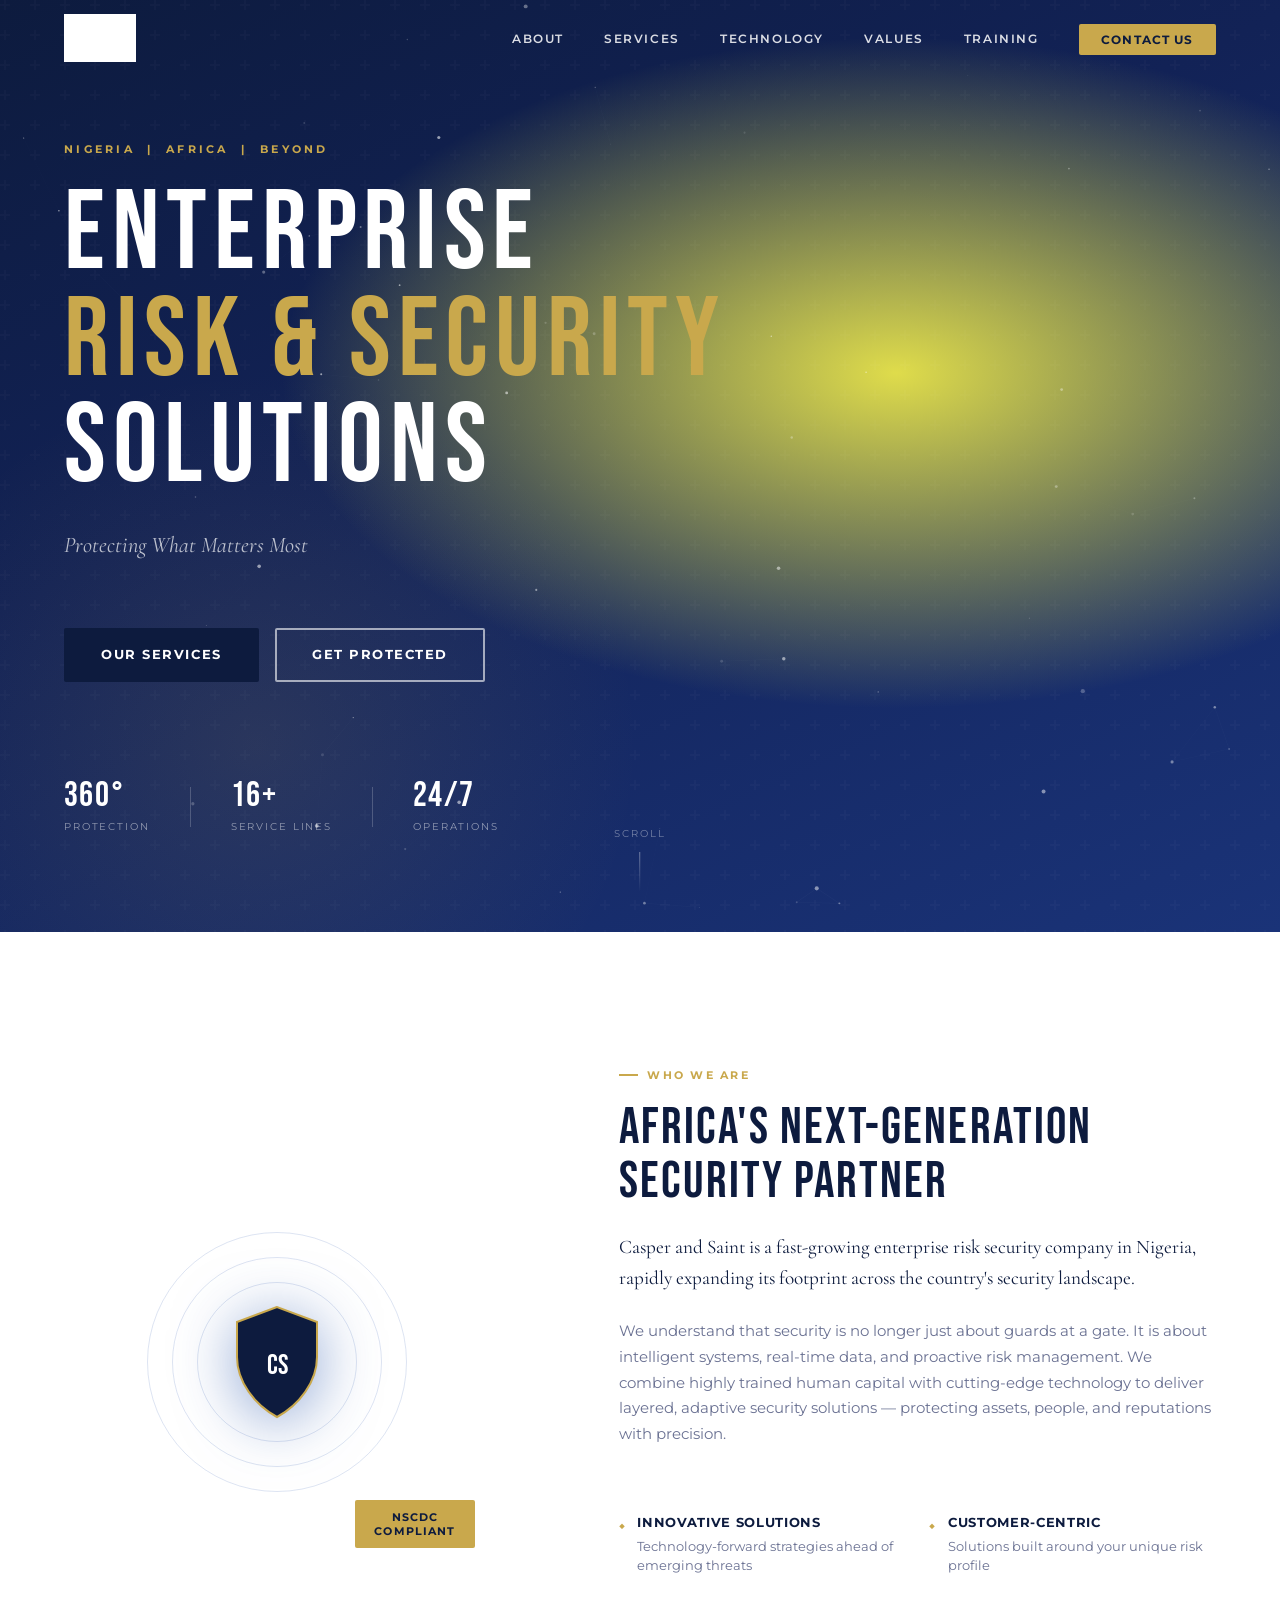
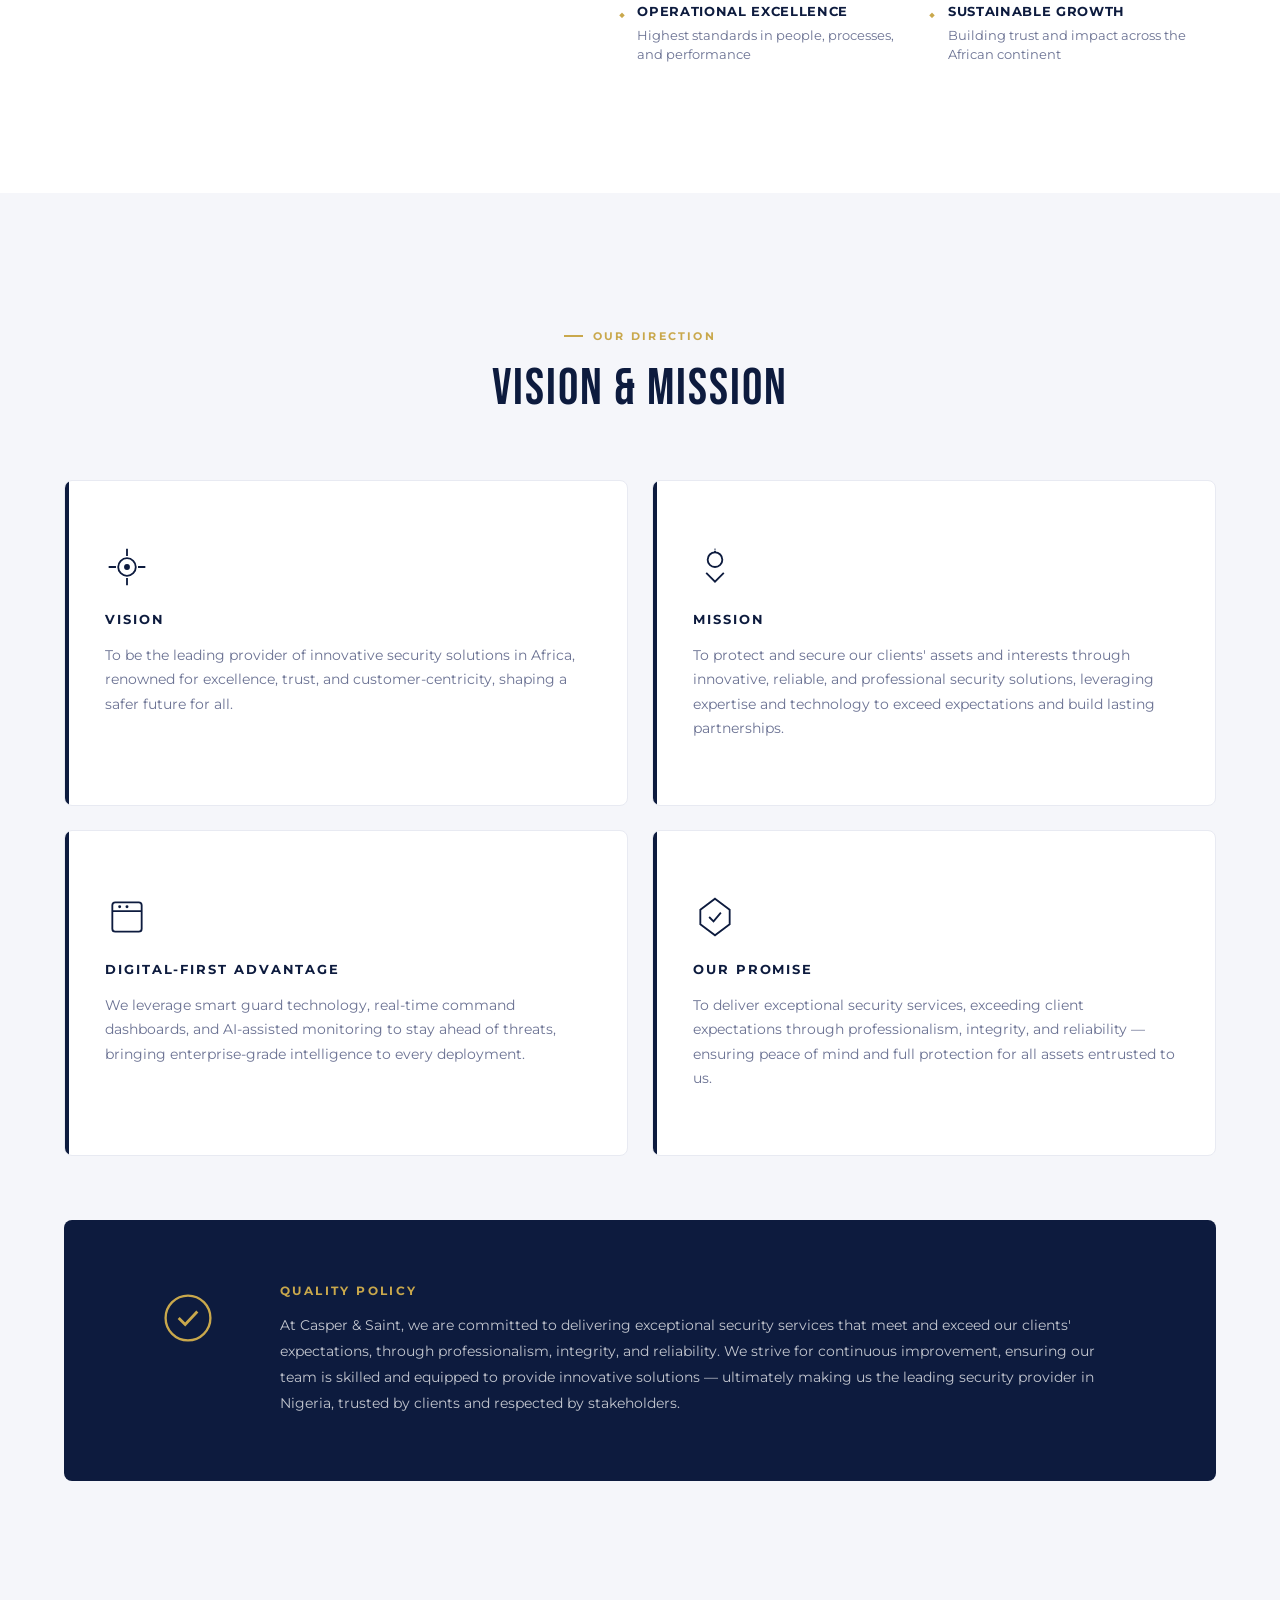
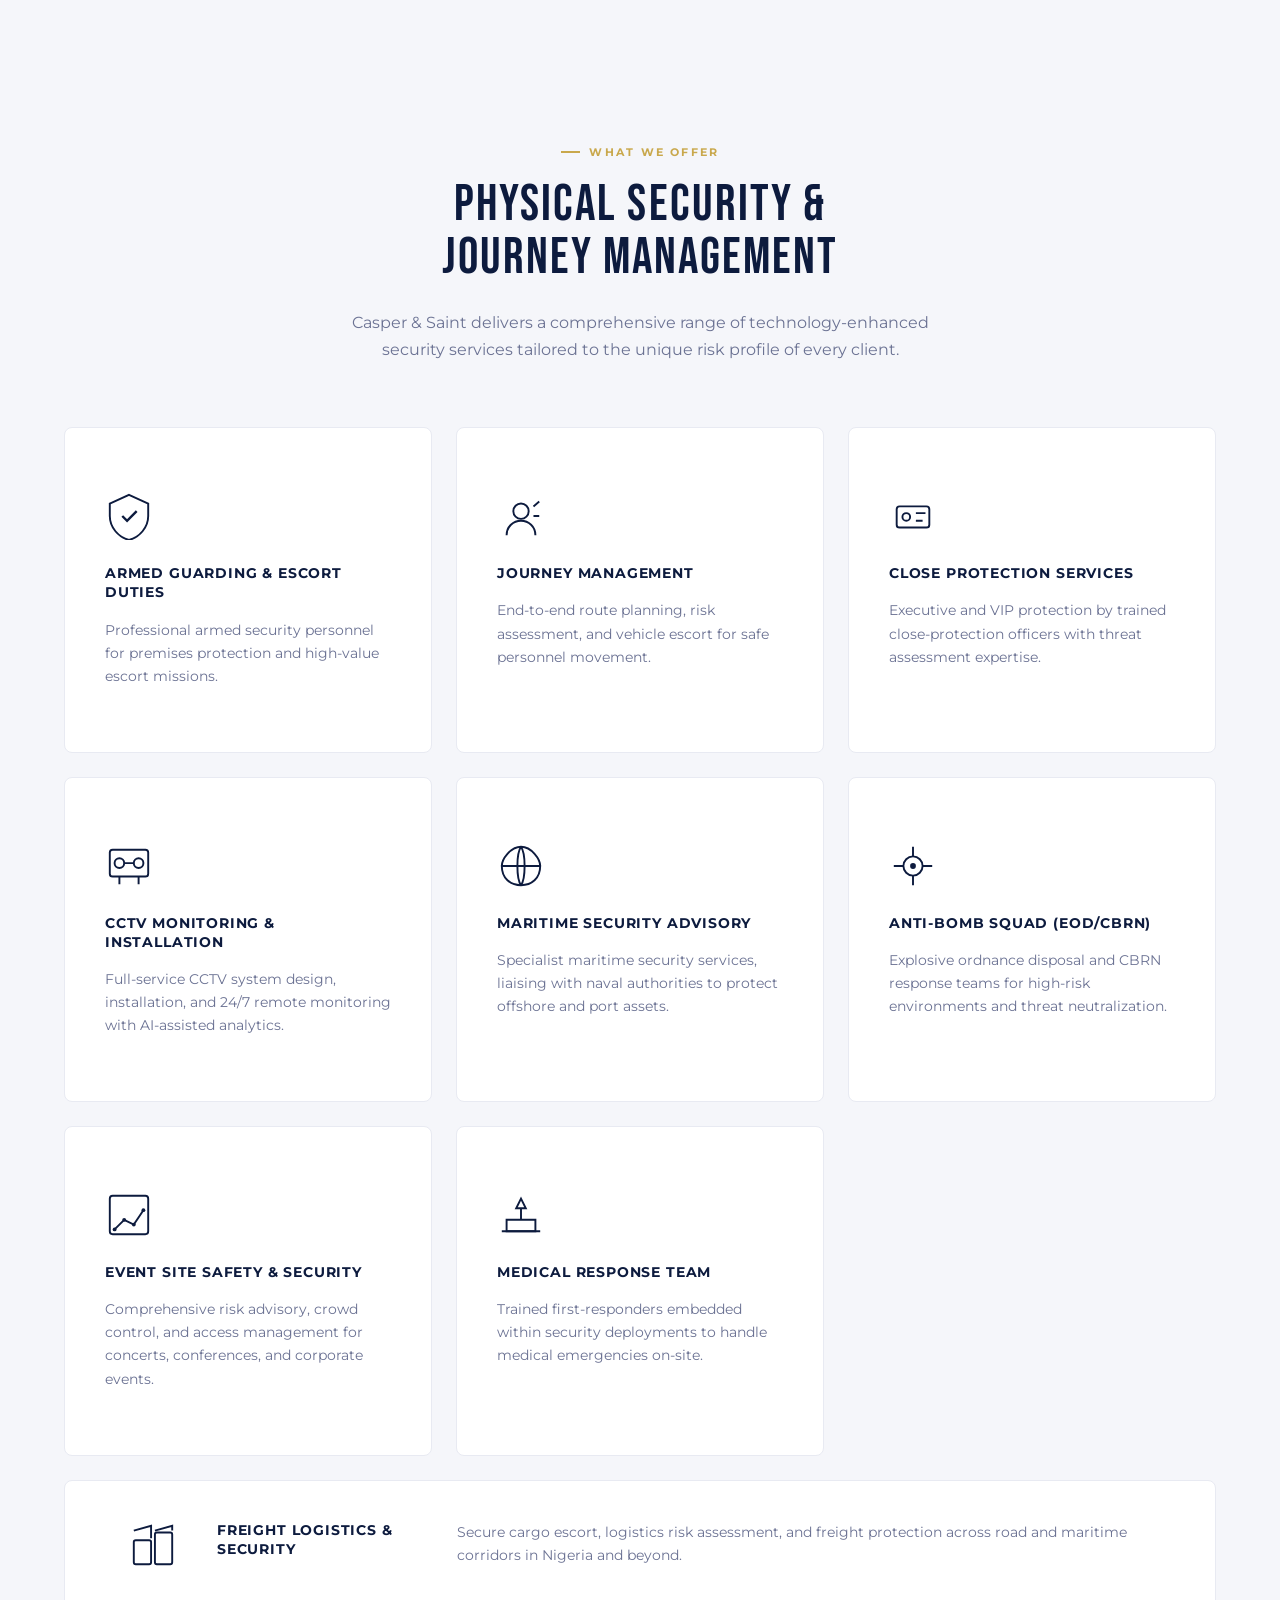
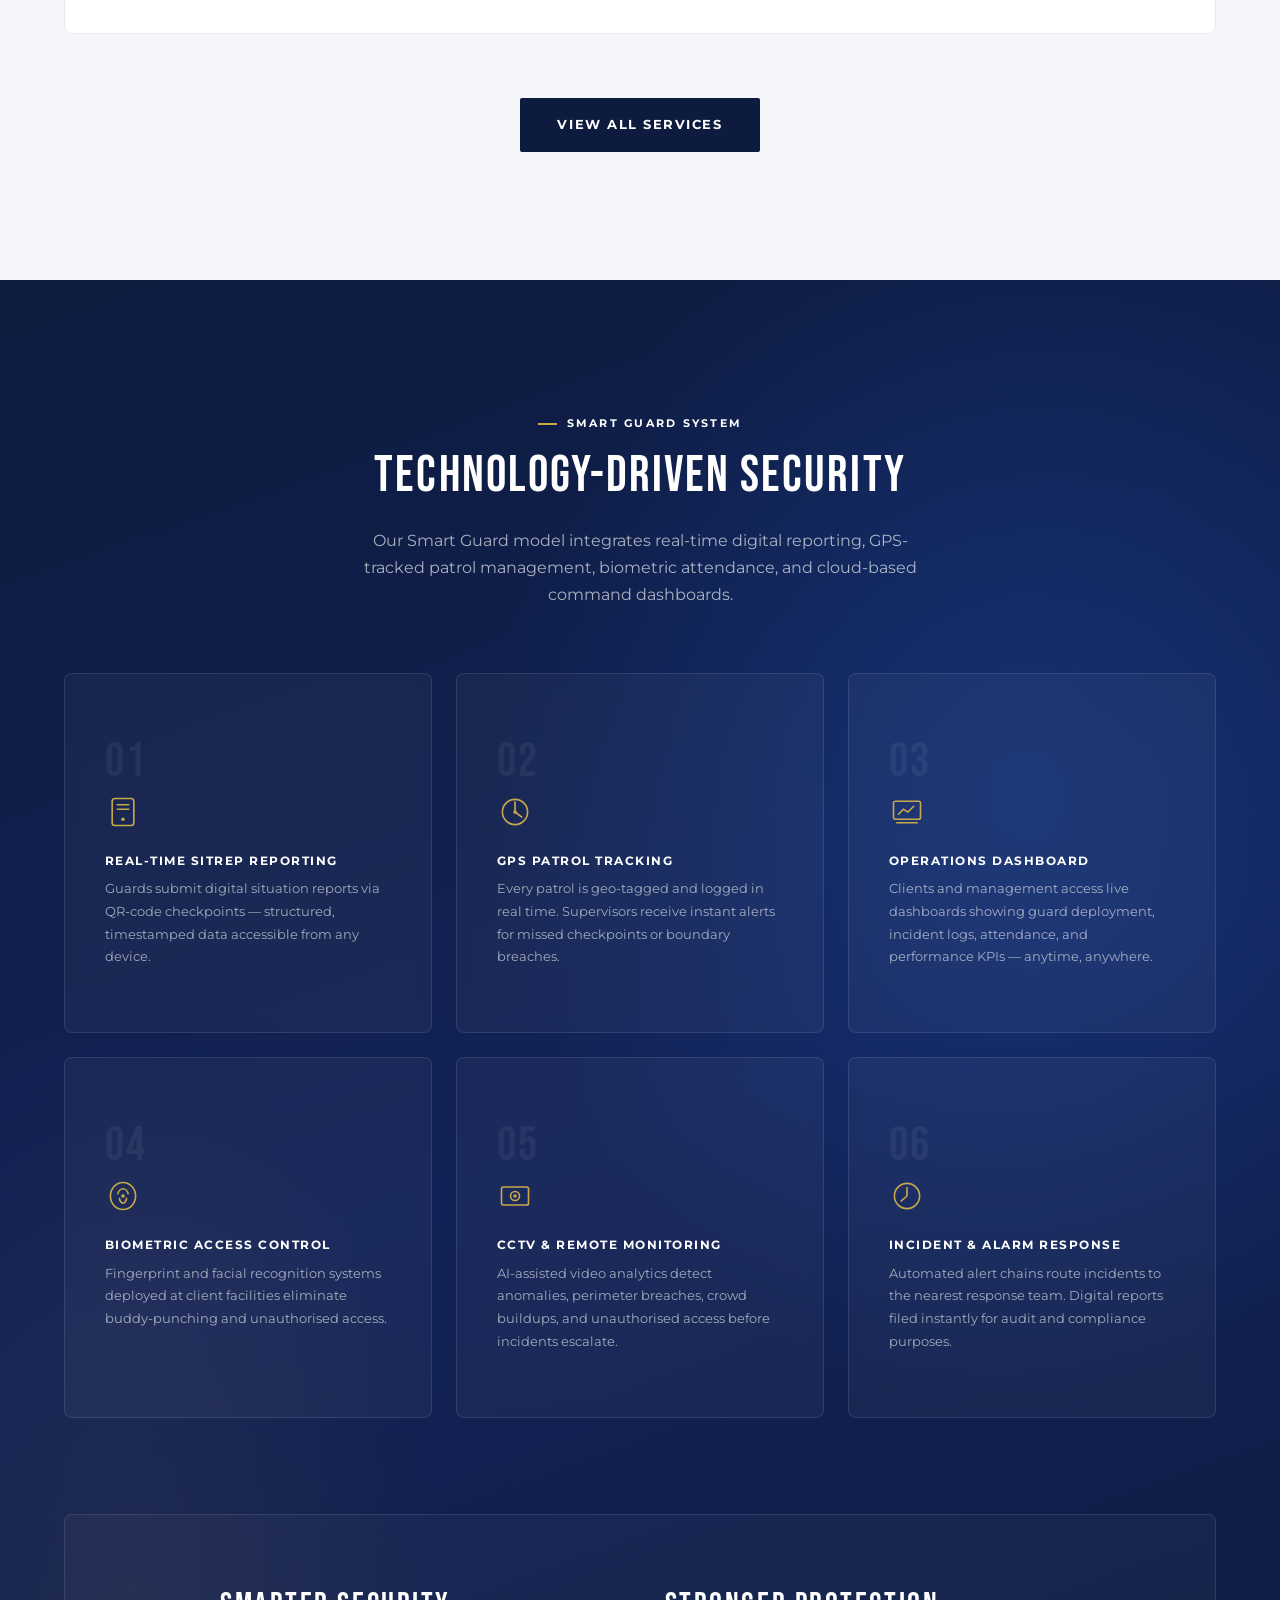
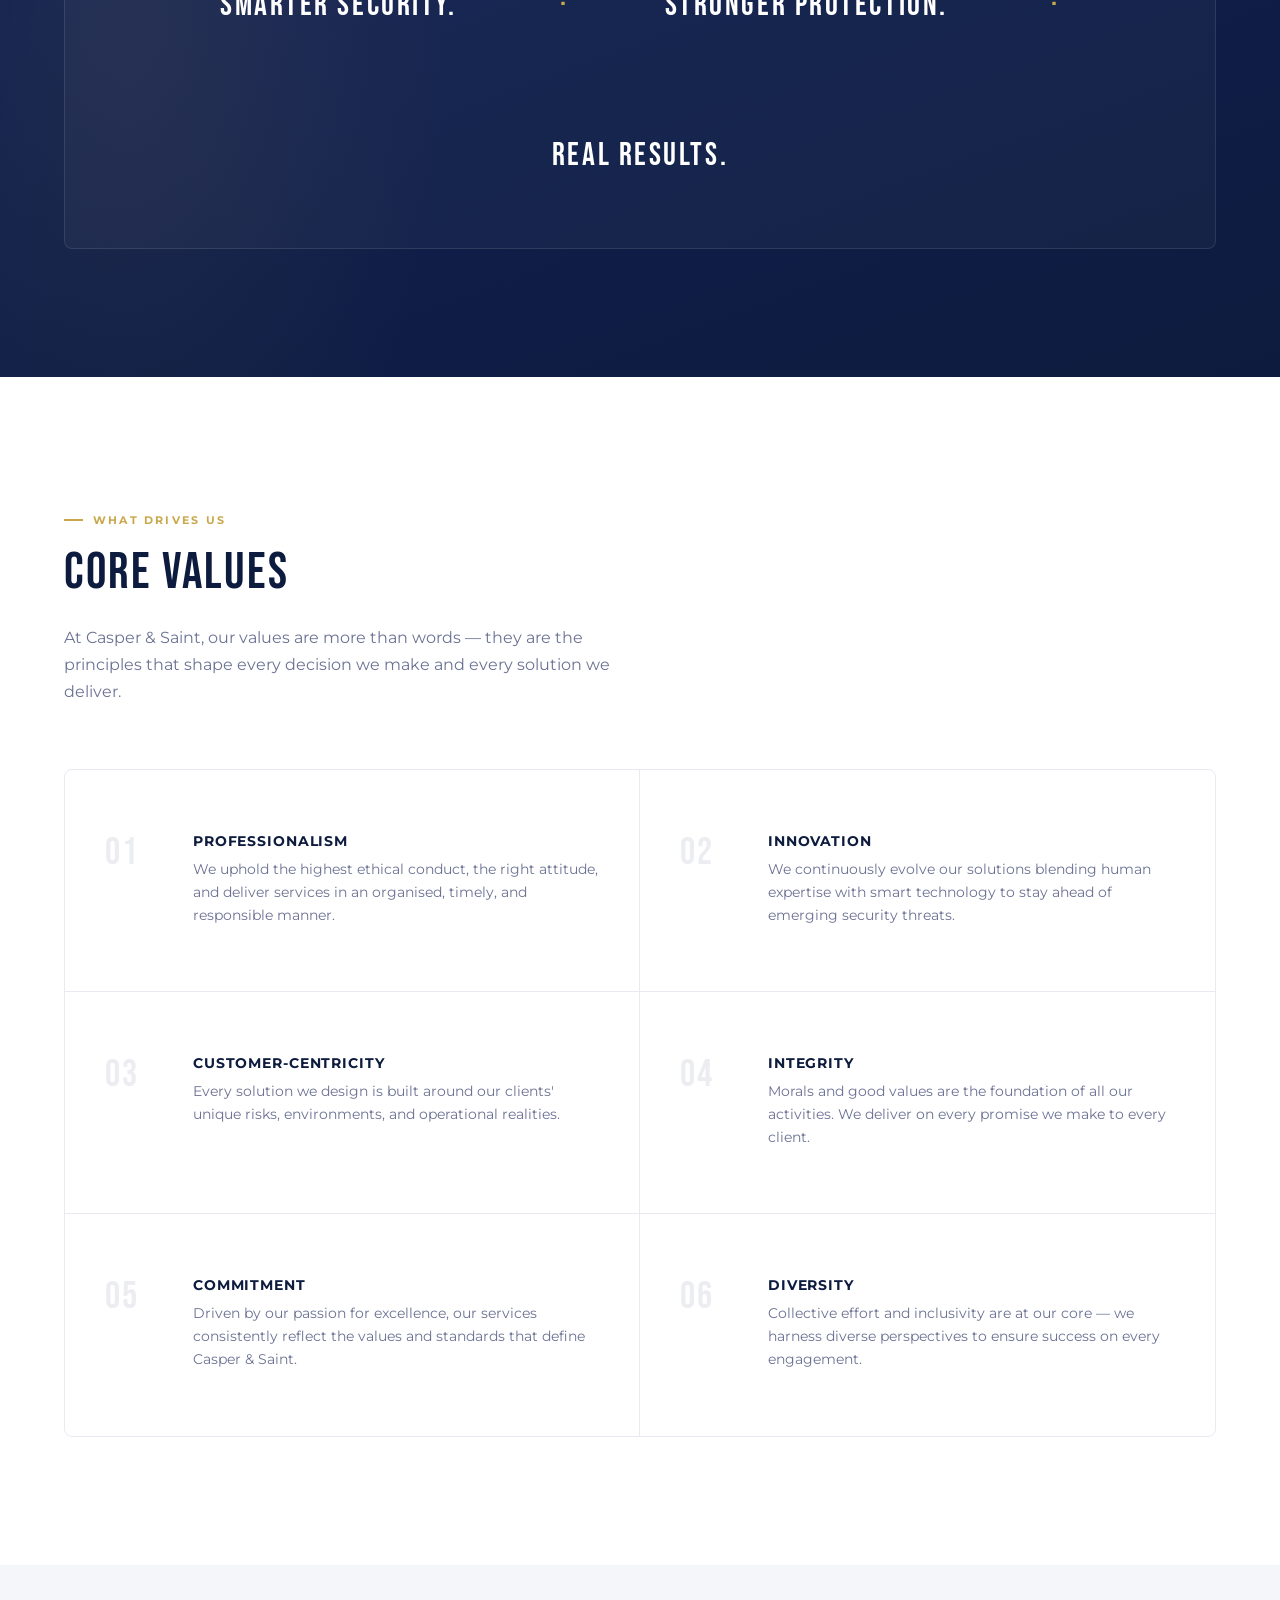
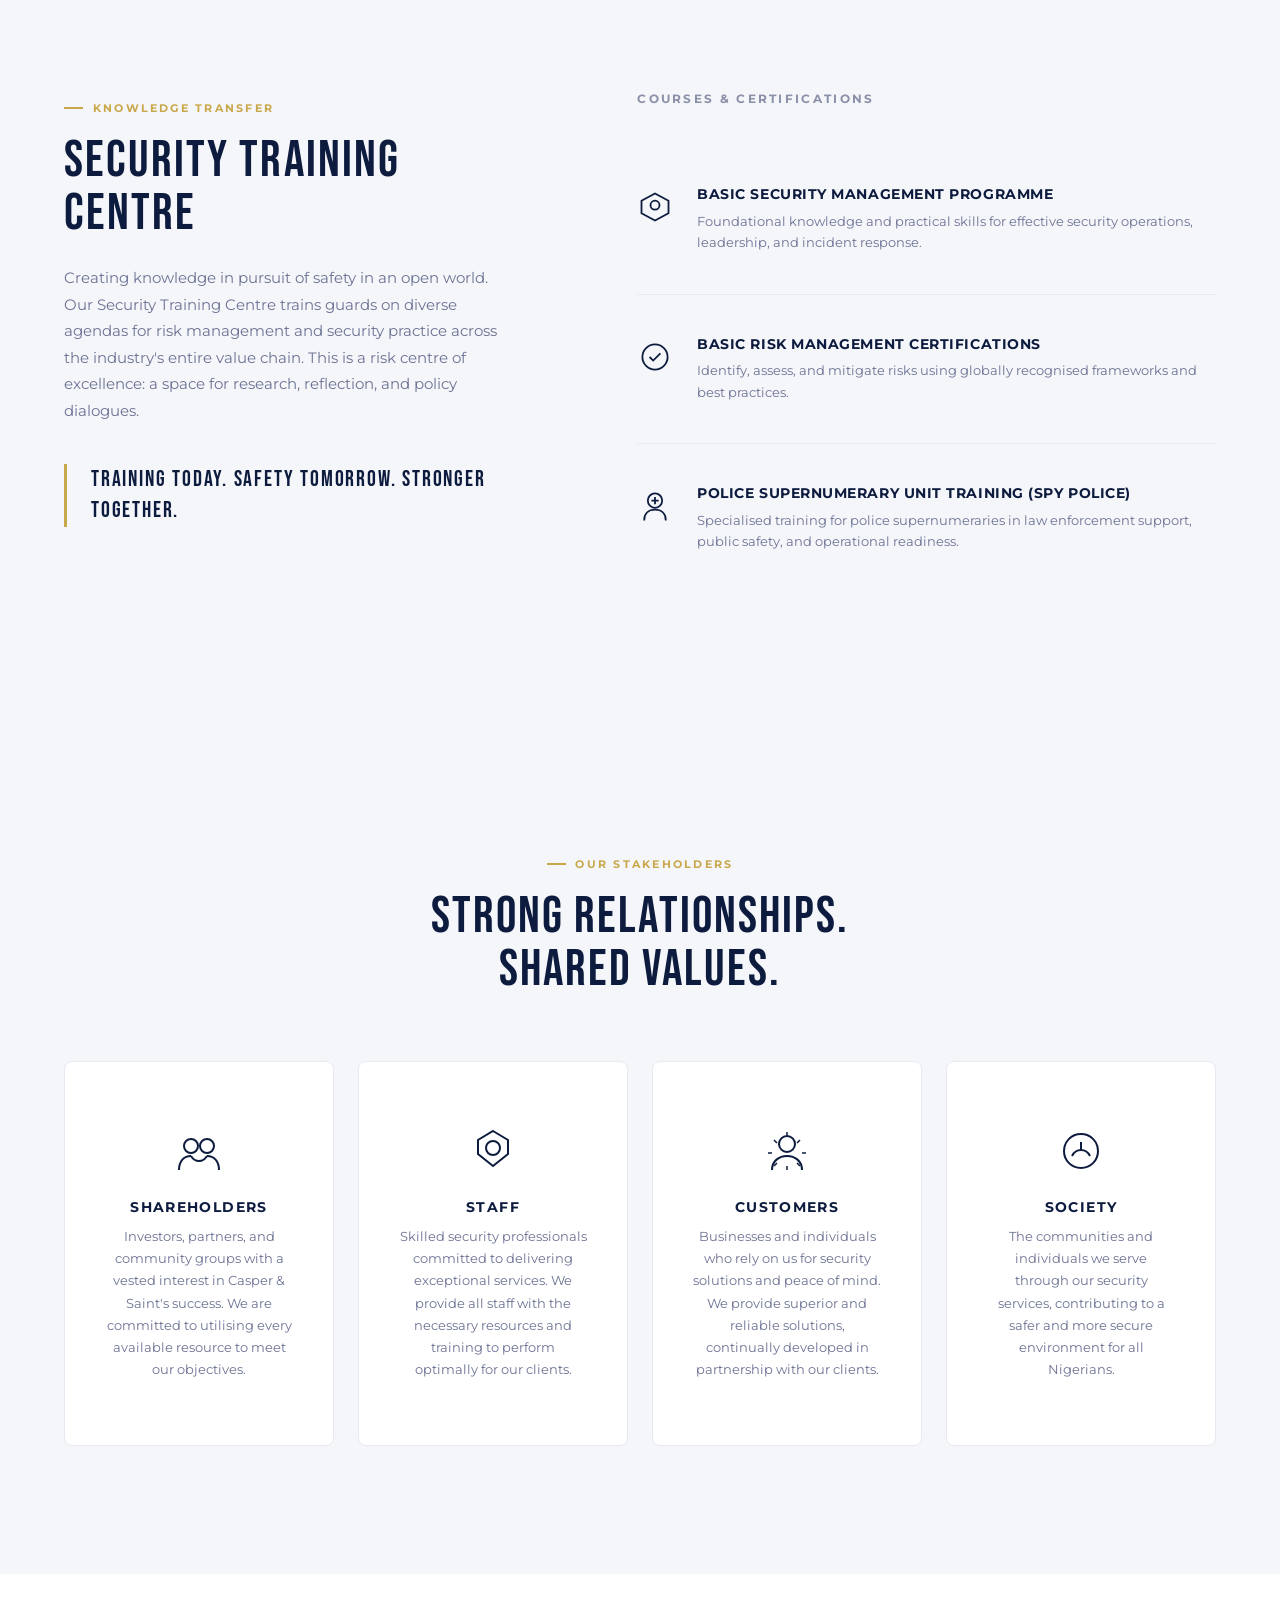
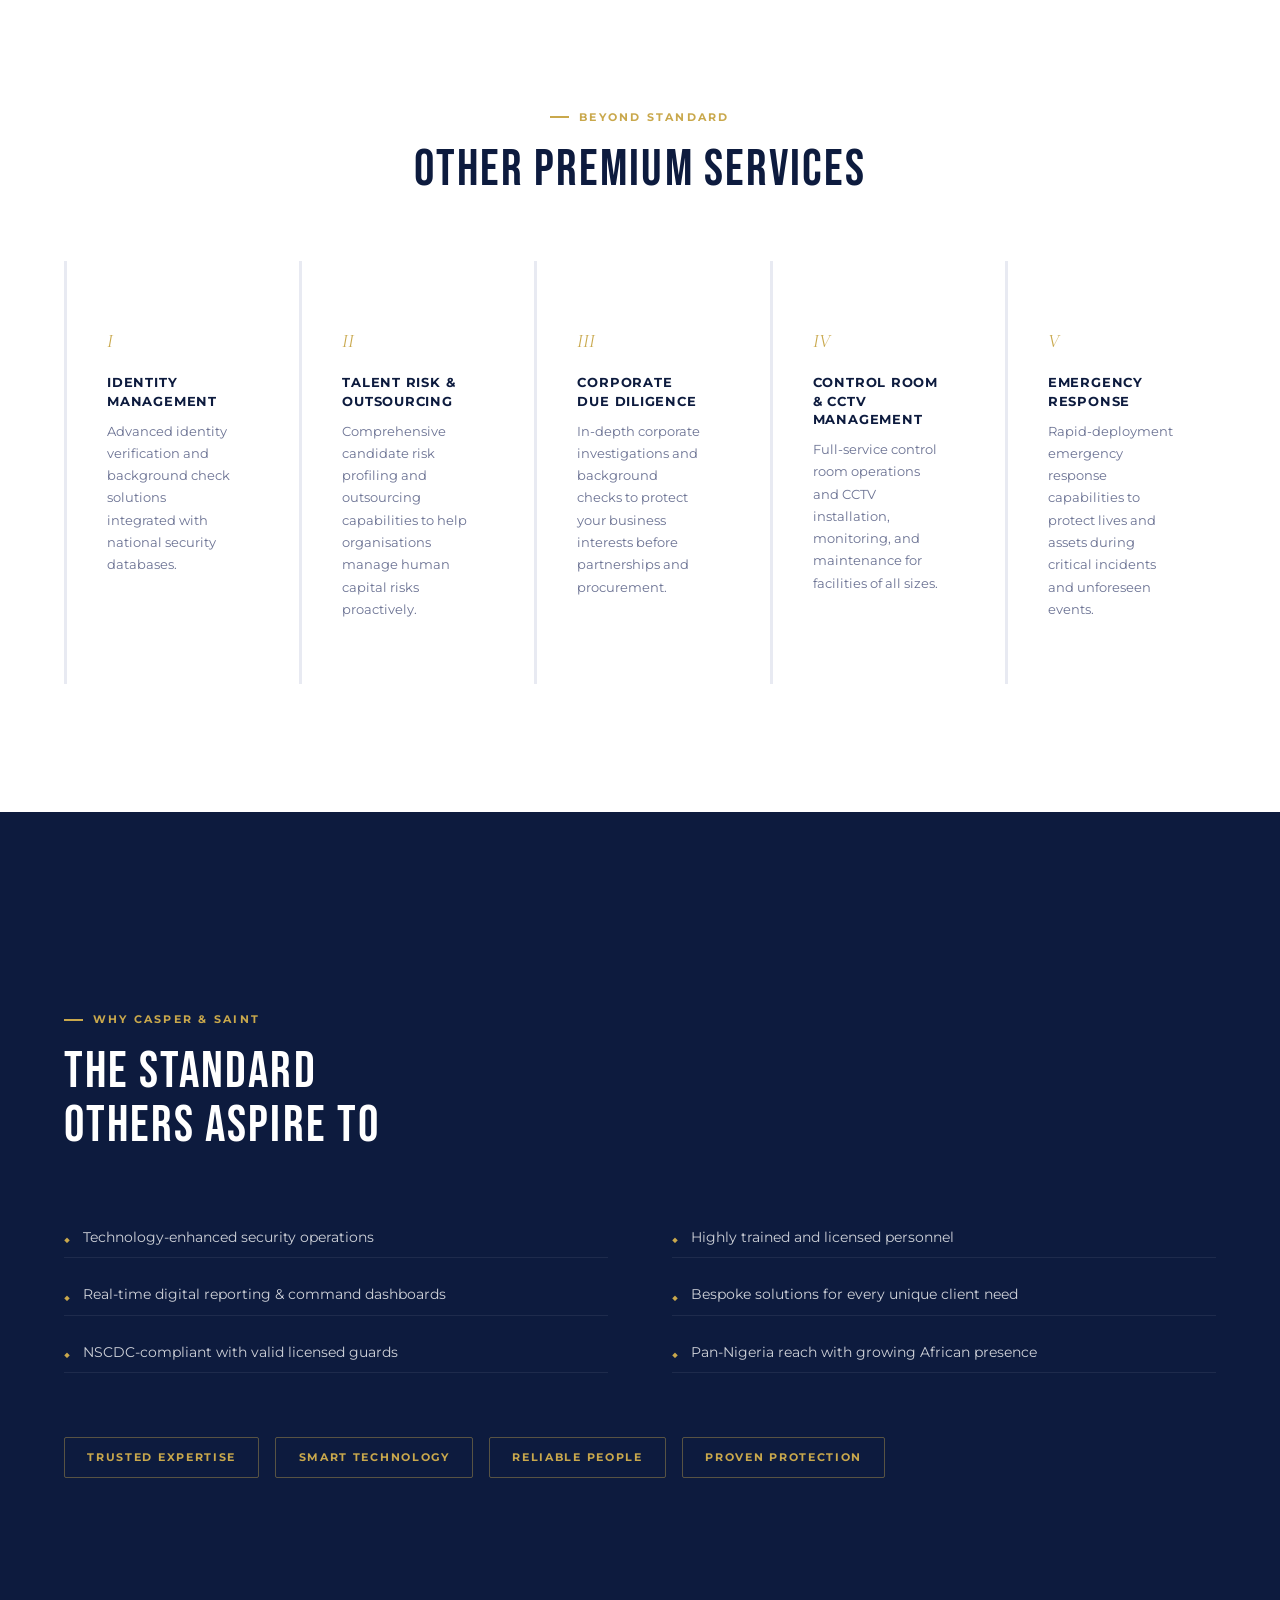
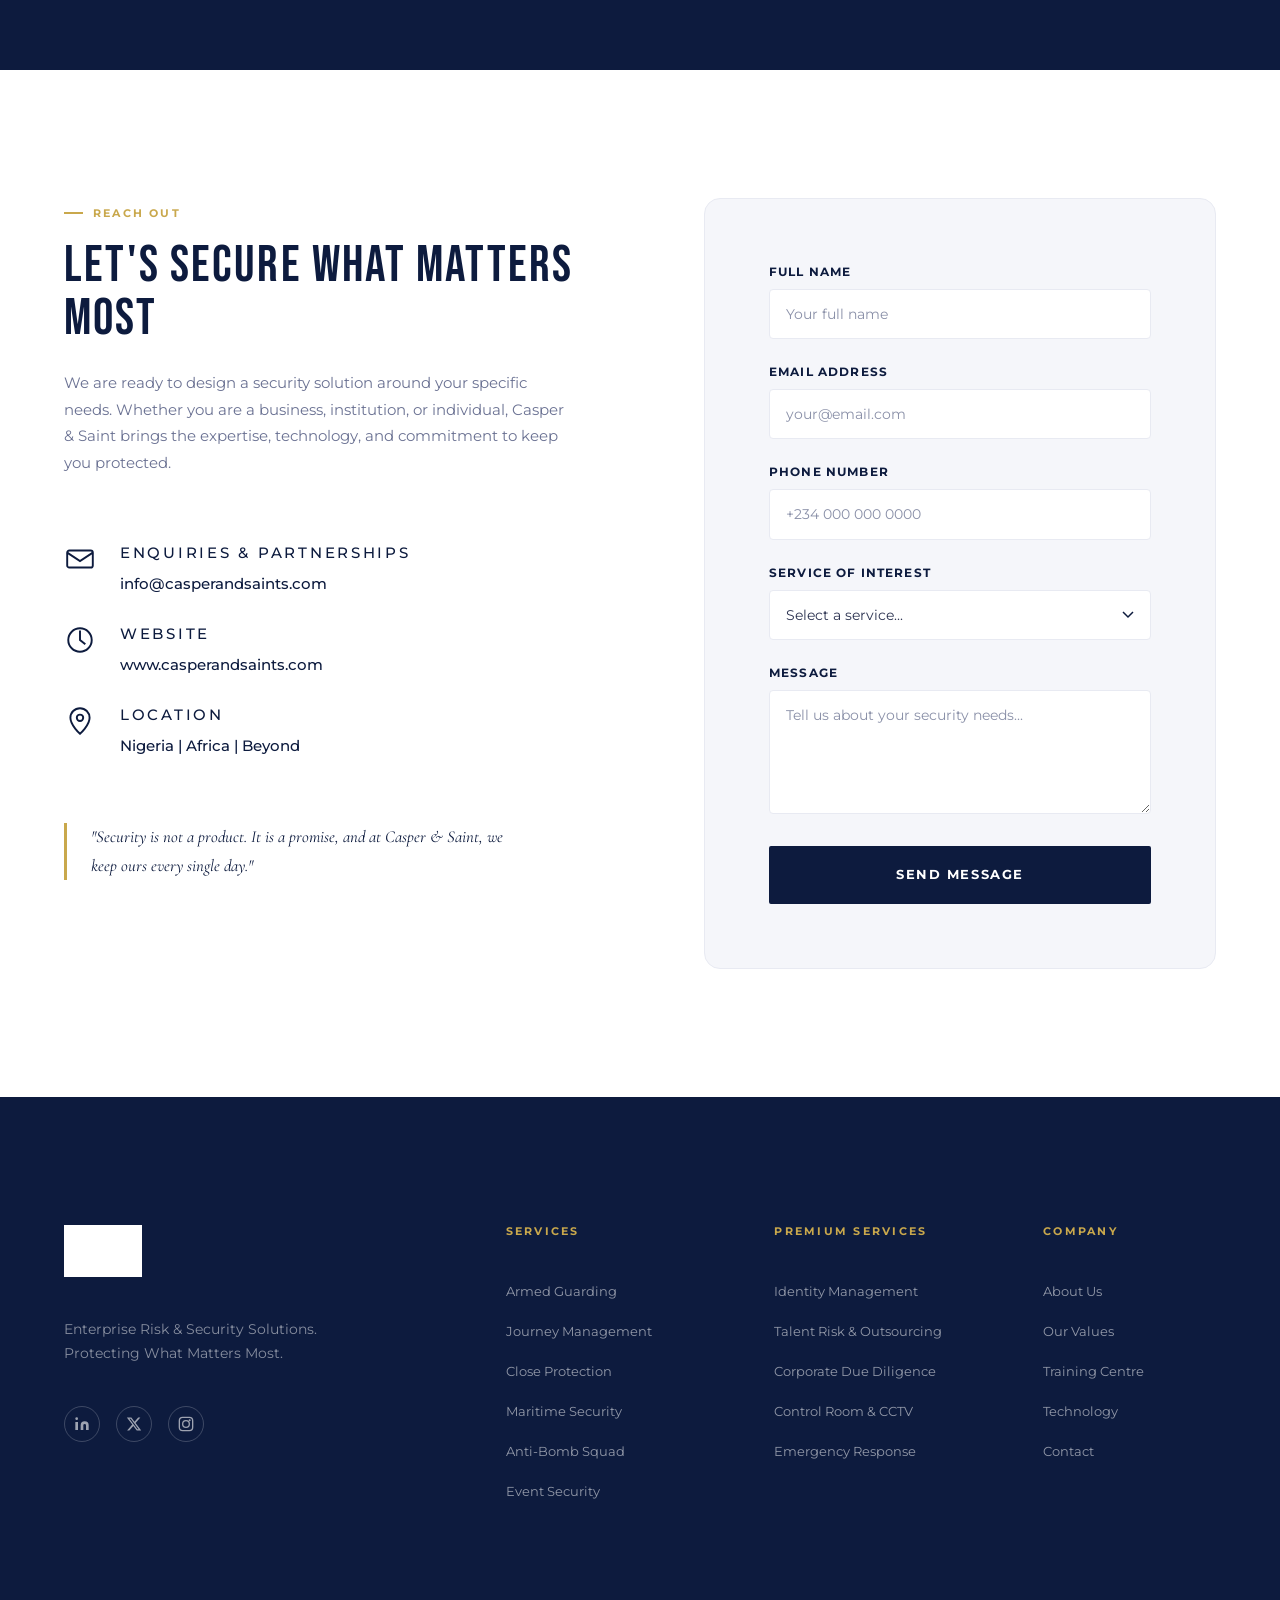
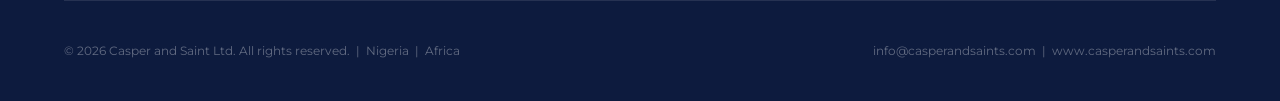
==== casper-saint/index.html @ 123d997e "first upload" ====
<!DOCTYPE html>
<html lang="en">
<head>
  <meta charset="UTF-8" />
  <meta name="viewport" content="width=device-width, initial-scale=1.0" />
  <meta name="description" content="Casper and Saint – Enterprise Risk & Security Solutions. Protecting What Matters Most across Nigeria and Africa." />
  <title>Casper and Saint | Enterprise Risk & Security Solutions</title>

  <!-- Fonts -->
  <link rel="preconnect" href="https://fonts.googleapis.com" />
  <link rel="preconnect" href="https://fonts.gstatic.com" crossorigin />
  <link href="https://fonts.googleapis.com/css2?family=Cormorant+Garamond:ital,wght@0,400;0,600;0,700;1,400&family=Bebas+Neue&family=Montserrat:wght@300;400;500;600;700&display=swap" rel="stylesheet" />

  <!-- Stylesheets -->
  <link rel="stylesheet" href="css/reset.css" />
  <link rel="stylesheet" href="css/variables.css" />
  <link rel="stylesheet" href="css/global.css" />
  <link rel="stylesheet" href="css/navbar.css" />
  <link rel="stylesheet" href="css/hero.css" />
  <link rel="stylesheet" href="css/about.css" />
  <link rel="stylesheet" href="css/services.css" />
  <link rel="stylesheet" href="css/technology.css" />
  <link rel="stylesheet" href="css/values.css" />
  <link rel="stylesheet" href="css/training.css" />
  <link rel="stylesheet" href="css/contact.css" />
  <link rel="stylesheet" href="css/footer.css" />
  <link rel="stylesheet" href="css/animations.css" />

  <!-- Favicon placeholder -->
  <link rel="icon" type="image/png" href="images/logo.png" />
</head>
<body>

  <!-- ==================== NAVBAR ==================== -->
  <nav class="navbar" id="navbar">
    <div class="nav-container">
      <a href="index.html" class="nav-logo">
        <img src="images/logo.png" alt="Casper and Saint" class="logo-img" />
      </a>
      <ul class="nav-links" id="navLinks">
        <li><a href="#about" class="nav-link">About</a></li>
        <li><a href="#services" class="nav-link">Services</a></li>
        <li><a href="#technology" class="nav-link">Technology</a></li>
        <li><a href="#values" class="nav-link">Values</a></li>
        <li><a href="#training" class="nav-link">Training</a></li>
        <li><a href="#contact" class="nav-link nav-cta">Contact Us</a></li>
      </ul>
      <button class="nav-toggle" id="navToggle" aria-label="Toggle navigation">
        <span></span><span></span><span></span>
      </button>
    </div>
  </nav>

  <!-- ==================== HERO ==================== -->
  <section class="hero" id="home">
    <div class="hero-bg">
      <div class="hero-overlay"></div>
      <div class="hero-particles" id="heroParticles"></div>
    </div>
    <div class="hero-content">
      <div class="hero-eyebrow">Nigeria &nbsp;|&nbsp; Africa &nbsp;|&nbsp; Beyond</div>
      <h1 class="hero-title">
        <span class="hero-title-line">Enterprise</span>
        <span class="hero-title-line accent">Risk &amp; Security</span>
        <span class="hero-title-line">Solutions</span>
      </h1>
      <p class="hero-sub">Protecting What Matters Most</p>
      <div class="hero-actions">
        <a href="#services" class="btn btn-primary">Our Services</a>
        <a href="#contact" class="btn btn-outline">Get Protected</a>
      </div>
      <div class="hero-stats">
        <div class="stat">
          <span class="stat-num">360°</span>
          <span class="stat-label">Protection</span>
        </div>
        <div class="stat-divider"></div>
        <div class="stat">
          <span class="stat-num">16+</span>
          <span class="stat-label">Service Lines</span>
        </div>
        <div class="stat-divider"></div>
        <div class="stat">
          <span class="stat-num">24/7</span>
          <span class="stat-label">Operations</span>
        </div>
      </div>
    </div>
    <div class="hero-scroll-indicator">
      <span>Scroll</span>
      <div class="scroll-line"></div>
    </div>
  </section>

  <!-- ==================== ABOUT ==================== -->
  <section class="about section" id="about">
    <div class="container">
      <div class="about-grid">
        <div class="about-visual">
          <div class="about-shield">
            <div class="shield-ring ring-1"></div>
            <div class="shield-ring ring-2"></div>
            <div class="shield-ring ring-3"></div>
            <div class="shield-icon">
              <svg viewBox="0 0 100 120" fill="none" xmlns="http://www.w3.org/2000/svg">
                <path d="M50 5L10 20V55C10 80 28 103 50 115C72 103 90 80 90 55V20L50 5Z" fill="var(--navy)" stroke="var(--gold)" stroke-width="2"/>
                <text x="50" y="72" text-anchor="middle" font-family="Bebas Neue" font-size="28" fill="white">CS</text>
              </svg>
            </div>
          </div>
          <div class="about-badge">
            <span>NSCDC</span>
            <span>Compliant</span>
          </div>
        </div>
        <div class="about-content reveal">
          <div class="section-label">Who We Are</div>
          <h2 class="section-title">Africa's Next-Generation Security Partner</h2>
          <p class="about-lead">Casper and Saint is a fast-growing enterprise risk security company in Nigeria, rapidly expanding its footprint across the country's security landscape.</p>
          <p class="about-body">We understand that security is no longer just about guards at a gate. It is about intelligent systems, real-time data, and proactive risk management. We combine highly trained human capital with cutting-edge technology to deliver layered, adaptive security solutions — protecting assets, people, and reputations with precision.</p>
          <div class="about-pillars">
            <div class="pillar">
              <div class="pillar-icon">&#9670;</div>
              <div>
                <strong>Innovative Solutions</strong>
                <p>Technology-forward strategies ahead of emerging threats</p>
              </div>
            </div>
            <div class="pillar">
              <div class="pillar-icon">&#9670;</div>
              <div>
                <strong>Customer-Centric</strong>
                <p>Solutions built around your unique risk profile</p>
              </div>
            </div>
            <div class="pillar">
              <div class="pillar-icon">&#9670;</div>
              <div>
                <strong>Operational Excellence</strong>
                <p>Highest standards in people, processes, and performance</p>
              </div>
            </div>
            <div class="pillar">
              <div class="pillar-icon">&#9670;</div>
              <div>
                <strong>Sustainable Growth</strong>
                <p>Building trust and impact across the African continent</p>
              </div>
            </div>
          </div>
        </div>
      </div>
    </div>
  </section>

  <!-- ==================== VISION & MISSION ==================== -->
  <section class="vision section">
    <div class="container">
      <div class="section-header centered">
        <div class="section-label">Our Direction</div>
        <h2 class="section-title">Vision &amp; Mission</h2>
      </div>
      <div class="vm-grid">
        <div class="vm-card reveal">
          <div class="vm-icon">
            <svg viewBox="0 0 60 60" fill="none"><circle cx="30" cy="30" r="12" stroke="currentColor" stroke-width="2.5"/><circle cx="30" cy="30" r="4" fill="currentColor"/><line x1="30" y1="5" x2="30" y2="15" stroke="currentColor" stroke-width="2.5"/><line x1="30" y1="45" x2="30" y2="55" stroke="currentColor" stroke-width="2.5"/><line x1="5" y1="30" x2="15" y2="30" stroke="currentColor" stroke-width="2.5"/><line x1="45" y1="30" x2="55" y2="30" stroke="currentColor" stroke-width="2.5"/></svg>
          </div>
          <h3>Vision</h3>
          <p>To be the leading provider of innovative security solutions in Africa, renowned for excellence, trust, and customer-centricity, shaping a safer future for all.</p>
        </div>
        <div class="vm-card reveal">
          <div class="vm-icon">
            <svg viewBox="0 0 60 60" fill="none"><circle cx="30" cy="20" r="10" stroke="currentColor" stroke-width="2.5"/><line x1="30" y1="10" x2="30" y2="5" stroke="currentColor" stroke-width="2.5" stroke-dasharray="2"/><polyline points="18,38 30,50 42,38" stroke="currentColor" stroke-width="2.5" fill="none"/></svg>
          </div>
          <h3>Mission</h3>
          <p>To protect and secure our clients' assets and interests through innovative, reliable, and professional security solutions, leveraging expertise and technology to exceed expectations and build lasting partnerships.</p>
        </div>
        <div class="vm-card reveal">
          <div class="vm-icon">
            <svg viewBox="0 0 60 60" fill="none"><rect x="10" y="10" width="40" height="40" rx="4" stroke="currentColor" stroke-width="2.5"/><line x1="10" y1="22" x2="50" y2="22" stroke="currentColor" stroke-width="2.5"/><circle cx="20" cy="16" r="2" fill="currentColor"/><circle cx="30" cy="16" r="2" fill="currentColor"/></svg>
          </div>
          <h3>Digital-First Advantage</h3>
          <p>We leverage smart guard technology, real-time command dashboards, and AI-assisted monitoring to stay ahead of threats, bringing enterprise-grade intelligence to every deployment.</p>
        </div>
        <div class="vm-card reveal">
          <div class="vm-icon">
            <svg viewBox="0 0 60 60" fill="none"><path d="M30 5L50 20V40L30 55L10 40V20Z" stroke="currentColor" stroke-width="2.5" fill="none"/><polyline points="22,30 28,36 38,24" stroke="currentColor" stroke-width="2.5" fill="none"/></svg>
          </div>
          <h3>Our Promise</h3>
          <p>To deliver exceptional security services, exceeding client expectations through professionalism, integrity, and reliability — ensuring peace of mind and full protection for all assets entrusted to us.</p>
        </div>
      </div>
      <div class="quality-policy reveal">
        <div class="qp-icon">
          <svg viewBox="0 0 60 60" fill="none"><circle cx="30" cy="30" r="24" stroke="currentColor" stroke-width="2.5"/><polyline points="20,30 27,37 40,23" stroke="currentColor" stroke-width="3" fill="none"/></svg>
        </div>
        <div class="qp-content">
          <h3>Quality Policy</h3>
          <p>At Casper &amp; Saint, we are committed to delivering exceptional security services that meet and exceed our clients' expectations, through professionalism, integrity, and reliability. We strive for continuous improvement, ensuring our team is skilled and equipped to provide innovative solutions — ultimately making us the leading security provider in Nigeria, trusted by clients and respected by stakeholders.</p>
        </div>
      </div>
    </div>
  </section>

  <!-- ==================== SERVICES ==================== -->
  <section class="services section" id="services">
    <div class="container">
      <div class="section-header centered">
        <div class="section-label">What We Offer</div>
        <h2 class="section-title">Physical Security &amp;<br/>Journey Management</h2>
        <p class="section-desc">Casper &amp; Saint delivers a comprehensive range of technology-enhanced security services tailored to the unique risk profile of every client.</p>
      </div>
      <div class="services-grid">
        <div class="service-card reveal" data-delay="0">
          <div class="sc-icon">
            <svg viewBox="0 0 50 50" fill="none"><path d="M25 3L45 12V25C45 37 36 47 25 50C14 47 5 37 5 25V12Z" stroke="currentColor" stroke-width="2"/><path d="M18 25L23 30L33 20" stroke="currentColor" stroke-width="2.5"/></svg>
          </div>
          <h4>Armed Guarding &amp; Escort Duties</h4>
          <p>Professional armed security personnel for premises protection and high-value escort missions.</p>
        </div>
        <div class="service-card reveal" data-delay="1">
          <div class="sc-icon">
            <svg viewBox="0 0 50 50" fill="none"><circle cx="25" cy="20" r="8" stroke="currentColor" stroke-width="2"/><path d="M10 45C10 36 17 30 25 30C33 30 40 36 40 45" stroke="currentColor" stroke-width="2"/><path d="M38 15L44 10M38 25L44 25" stroke="currentColor" stroke-width="2"/></svg>
          </div>
          <h4>Journey Management</h4>
          <p>End-to-end route planning, risk assessment, and vehicle escort for safe personnel movement.</p>
        </div>
        <div class="service-card reveal" data-delay="2">
          <div class="sc-icon">
            <svg viewBox="0 0 50 50" fill="none"><rect x="8" y="15" width="34" height="22" rx="3" stroke="currentColor" stroke-width="2"/><circle cx="18" cy="26" r="4" stroke="currentColor" stroke-width="2"/><path d="M28 22H38M28 30H35" stroke="currentColor" stroke-width="2"/></svg>
          </div>
          <h4>Close Protection Services</h4>
          <p>Executive and VIP protection by trained close-protection officers with threat assessment expertise.</p>
        </div>
        <div class="service-card reveal" data-delay="3">
          <div class="sc-icon">
            <svg viewBox="0 0 50 50" fill="none"><rect x="5" y="8" width="40" height="28" rx="3" stroke="currentColor" stroke-width="2"/><circle cx="15" cy="22" r="5" stroke="currentColor" stroke-width="2"/><circle cx="35" cy="22" r="5" stroke="currentColor" stroke-width="2"/><path d="M20 22H30" stroke="currentColor" stroke-width="2"/><path d="M15 36V44M35 36V44" stroke="currentColor" stroke-width="2"/></svg>
          </div>
          <h4>CCTV Monitoring &amp; Installation</h4>
          <p>Full-service CCTV system design, installation, and 24/7 remote monitoring with AI-assisted analytics.</p>
        </div>
        <div class="service-card reveal" data-delay="4">
          <div class="sc-icon">
            <svg viewBox="0 0 50 50" fill="none"><path d="M25 5C14 5 5 18 5 25C5 38 14 45 25 45C36 45 45 38 45 25C45 18 36 5 25 5Z" stroke="currentColor" stroke-width="2"/><path d="M5 25H45M25 5C20 12 20 38 25 45M25 5C30 12 30 38 25 45" stroke="currentColor" stroke-width="2"/></svg>
          </div>
          <h4>Maritime Security Advisory</h4>
          <p>Specialist maritime security services, liaising with naval authorities to protect offshore and port assets.</p>
        </div>
        <div class="service-card reveal" data-delay="5">
          <div class="sc-icon">
            <svg viewBox="0 0 50 50" fill="none"><circle cx="25" cy="25" r="10" stroke="currentColor" stroke-width="2"/><path d="M25 5V15M25 35V45M5 25H15M35 25H45" stroke="currentColor" stroke-width="2"/><circle cx="25" cy="25" r="3" fill="currentColor"/></svg>
          </div>
          <h4>Anti-Bomb Squad (EOD/CBRN)</h4>
          <p>Explosive ordnance disposal and CBRN response teams for high-risk environments and threat neutralization.</p>
        </div>
        <div class="service-card reveal" data-delay="6">
          <div class="sc-icon">
            <svg viewBox="0 0 50 50" fill="none"><path d="M10 40L20 30L30 35L40 20" stroke="currentColor" stroke-width="2"/><rect x="5" y="5" width="40" height="40" rx="3" stroke="currentColor" stroke-width="2"/><circle cx="10" cy="40" r="2" fill="currentColor"/><circle cx="20" cy="30" r="2" fill="currentColor"/><circle cx="30" cy="35" r="2" fill="currentColor"/><circle cx="40" cy="20" r="2" fill="currentColor"/></svg>
          </div>
          <h4>Event Site Safety &amp; Security</h4>
          <p>Comprehensive risk advisory, crowd control, and access management for concerts, conferences, and corporate events.</p>
        </div>
        <div class="service-card reveal" data-delay="7">
          <div class="sc-icon">
            <svg viewBox="0 0 50 50" fill="none"><path d="M10 30H40V42H10Z" stroke="currentColor" stroke-width="2"/><path d="M5 42H45" stroke="currentColor" stroke-width="2"/><path d="M25 8L30 18H20L25 8Z" stroke="currentColor" stroke-width="2"/><line x1="25" y1="18" x2="25" y2="30" stroke="currentColor" stroke-width="2"/></svg>
          </div>
          <h4>Medical Response Team</h4>
          <p>Trained first-responders embedded within security deployments to handle medical emergencies on-site.</p>
        </div>
        <div class="service-card reveal service-card--wide" data-delay="8">
          <div class="sc-icon">
            <svg viewBox="0 0 50 50" fill="none"><rect x="5" y="20" width="18" height="25" rx="2" stroke="currentColor" stroke-width="2"/><rect x="27" y="12" width="18" height="33" rx="2" stroke="currentColor" stroke-width="2"/><path d="M5 10L23 5V18M27 10L45 5V10" stroke="currentColor" stroke-width="2"/></svg>
          </div>
          <h4>Freight Logistics &amp; Security</h4>
          <p>Secure cargo escort, logistics risk assessment, and freight protection across road and maritime corridors in Nigeria and beyond.</p>
        </div>
      </div>
      <div class="services-more">
        <a href="pages/services.html" class="btn btn-primary">View All Services</a>
      </div>
    </div>
  </section>

  <!-- ==================== TECHNOLOGY ==================== -->
  <section class="technology section" id="technology">
    <div class="tech-bg"></div>
    <div class="container">
      <div class="section-header centered light">
        <div class="section-label">Smart Guard System</div>
        <h2 class="section-title">Technology-Driven Security</h2>
        <p class="section-desc">Our Smart Guard model integrates real-time digital reporting, GPS-tracked patrol management, biometric attendance, and cloud-based command dashboards.</p>
      </div>
      <div class="tech-grid">
        <div class="tech-item reveal" data-delay="0">
          <div class="tech-num">01</div>
          <div class="tech-icon">
            <svg viewBox="0 0 40 40" fill="none"><rect x="8" y="5" width="24" height="30" rx="3" stroke="currentColor" stroke-width="1.8"/><line x1="13" y1="12" x2="27" y2="12" stroke="currentColor" stroke-width="1.8"/><line x1="13" y1="17" x2="27" y2="17" stroke="currentColor" stroke-width="1.8"/><circle cx="20" cy="28" r="2" fill="currentColor"/></svg>
          </div>
          <h4>Real-Time SITREP Reporting</h4>
          <p>Guards submit digital situation reports via QR-code checkpoints — structured, timestamped data accessible from any device.</p>
        </div>
        <div class="tech-item reveal" data-delay="1">
          <div class="tech-num">02</div>
          <div class="tech-icon">
            <svg viewBox="0 0 40 40" fill="none"><circle cx="20" cy="20" r="14" stroke="currentColor" stroke-width="1.8"/><path d="M20 8V20L28 26" stroke="currentColor" stroke-width="1.8"/><circle cx="20" cy="20" r="2" fill="currentColor"/></svg>
          </div>
          <h4>GPS Patrol Tracking</h4>
          <p>Every patrol is geo-tagged and logged in real time. Supervisors receive instant alerts for missed checkpoints or boundary breaches.</p>
        </div>
        <div class="tech-item reveal" data-delay="2">
          <div class="tech-num">03</div>
          <div class="tech-icon">
            <svg viewBox="0 0 40 40" fill="none"><rect x="5" y="8" width="30" height="20" rx="2" stroke="currentColor" stroke-width="1.8"/><path d="M10 23L16 17L21 20L28 13" stroke="currentColor" stroke-width="1.8"/><path d="M8 32H32" stroke="currentColor" stroke-width="1.8"/></svg>
          </div>
          <h4>Operations Dashboard</h4>
          <p>Clients and management access live dashboards showing guard deployment, incident logs, attendance, and performance KPIs — anytime, anywhere.</p>
        </div>
        <div class="tech-item reveal" data-delay="3">
          <div class="tech-num">04</div>
          <div class="tech-icon">
            <svg viewBox="0 0 40 40" fill="none"><path d="M20 5C12 5 6 12 6 20C6 28 12 35 20 35C28 35 34 28 34 20C34 12 28 5 20 5Z" stroke="currentColor" stroke-width="1.8" fill="none"/><path d="M14 18C15 14 18 12 20 12C22 12 25 14 26 18" stroke="currentColor" stroke-width="1.8" fill="none"/><path d="M16 22C16 25 18 28 20 28C22 28 24 25 24 22" stroke="currentColor" stroke-width="1.8" fill="none"/><circle cx="20" cy="20" r="2" fill="currentColor"/></svg>
          </div>
          <h4>Biometric Access Control</h4>
          <p>Fingerprint and facial recognition systems deployed at client facilities eliminate buddy-punching and unauthorised access.</p>
        </div>
        <div class="tech-item reveal" data-delay="4">
          <div class="tech-num">05</div>
          <div class="tech-icon">
            <svg viewBox="0 0 40 40" fill="none"><rect x="5" y="10" width="30" height="20" rx="2" stroke="currentColor" stroke-width="1.8"/><circle cx="20" cy="20" r="5" stroke="currentColor" stroke-width="1.8"/><circle cx="20" cy="20" r="2" fill="currentColor"/></svg>
          </div>
          <h4>CCTV &amp; Remote Monitoring</h4>
          <p>AI-assisted video analytics detect anomalies, perimeter breaches, crowd buildups, and unauthorised access before incidents escalate.</p>
        </div>
        <div class="tech-item reveal" data-delay="5">
          <div class="tech-num">06</div>
          <div class="tech-icon">
            <svg viewBox="0 0 40 40" fill="none"><circle cx="20" cy="20" r="14" stroke="currentColor" stroke-width="1.8"/><path d="M20 10V20" stroke="currentColor" stroke-width="1.8"/><path d="M13 26L20 20" stroke="currentColor" stroke-width="1.8"/></svg>
          </div>
          <h4>Incident &amp; Alarm Response</h4>
          <p>Automated alert chains route incidents to the nearest response team. Digital reports filed instantly for audit and compliance purposes.</p>
        </div>
      </div>
      <div class="tech-cta reveal">
        <div class="tech-cta-text">
          <span>Smarter Security.</span>
          <span>Stronger Protection.</span>
          <span>Real Results.</span>
        </div>
      </div>
    </div>
  </section>

  <!-- ==================== CORE VALUES ==================== -->
  <section class="values section" id="values">
    <div class="container">
      <div class="section-header">
        <div class="section-label">What Drives Us</div>
        <h2 class="section-title">Core Values</h2>
        <p class="section-desc">At Casper &amp; Saint, our values are more than words — they are the principles that shape every decision we make and every solution we deliver.</p>
      </div>
      <div class="values-list">
        <div class="value-item reveal" data-delay="0">
          <div class="vi-number">01</div>
          <div class="vi-content">
            <h4>Professionalism</h4>
            <p>We uphold the highest ethical conduct, the right attitude, and deliver services in an organised, timely, and responsible manner.</p>
          </div>
        </div>
        <div class="value-item reveal" data-delay="1">
          <div class="vi-number">02</div>
          <div class="vi-content">
            <h4>Innovation</h4>
            <p>We continuously evolve our solutions blending human expertise with smart technology to stay ahead of emerging security threats.</p>
          </div>
        </div>
        <div class="value-item reveal" data-delay="2">
          <div class="vi-number">03</div>
          <div class="vi-content">
            <h4>Customer-Centricity</h4>
            <p>Every solution we design is built around our clients' unique risks, environments, and operational realities.</p>
          </div>
        </div>
        <div class="value-item reveal" data-delay="3">
          <div class="vi-number">04</div>
          <div class="vi-content">
            <h4>Integrity</h4>
            <p>Morals and good values are the foundation of all our activities. We deliver on every promise we make to every client.</p>
          </div>
        </div>
        <div class="value-item reveal" data-delay="4">
          <div class="vi-number">05</div>
          <div class="vi-content">
            <h4>Commitment</h4>
            <p>Driven by our passion for excellence, our services consistently reflect the values and standards that define Casper &amp; Saint.</p>
          </div>
        </div>
        <div class="value-item reveal" data-delay="5">
          <div class="vi-number">06</div>
          <div class="vi-content">
            <h4>Diversity</h4>
            <p>Collective effort and inclusivity are at our core — we harness diverse perspectives to ensure success on every engagement.</p>
          </div>
        </div>
      </div>
    </div>
  </section>

  <!-- ==================== TRAINING ==================== -->
  <section class="training section" id="training">
    <div class="container">
      <div class="training-grid">
        <div class="training-content reveal">
          <div class="section-label">Knowledge Transfer</div>
          <h2 class="section-title">Security Training Centre</h2>
          <p>Creating knowledge in pursuit of safety in an open world. Our Security Training Centre trains guards on diverse agendas for risk management and security practice across the industry's entire value chain. This is a risk centre of excellence: a space for research, reflection, and policy dialogues.</p>
          <div class="training-tagline">Training Today. Safety Tomorrow. Stronger Together.</div>
        </div>
        <div class="training-courses reveal">
          <h3>Courses &amp; Certifications</h3>
          <div class="course-item">
            <div class="course-icon">
              <svg viewBox="0 0 40 40" fill="none"><path d="M20 5L35 13V27L20 35L5 27V13Z" stroke="currentColor" stroke-width="2"/><circle cx="20" cy="18" r="5" stroke="currentColor" stroke-width="2"/></svg>
            </div>
            <div>
              <h4>Basic Security Management Programme</h4>
              <p>Foundational knowledge and practical skills for effective security operations, leadership, and incident response.</p>
            </div>
          </div>
          <div class="course-item">
            <div class="course-icon">
              <svg viewBox="0 0 40 40" fill="none"><circle cx="20" cy="20" r="14" stroke="currentColor" stroke-width="2"/><path d="M14 20L18 24L26 16" stroke="currentColor" stroke-width="2"/></svg>
            </div>
            <div>
              <h4>Basic Risk Management Certifications</h4>
              <p>Identify, assess, and mitigate risks using globally recognised frameworks and best practices.</p>
            </div>
          </div>
          <div class="course-item">
            <div class="course-icon">
              <svg viewBox="0 0 40 40" fill="none"><circle cx="20" cy="14" r="8" stroke="currentColor" stroke-width="2"/><path d="M8 36C8 28 13 24 20 24C27 24 32 28 32 36" stroke="currentColor" stroke-width="2"/><path d="M16 14H24M20 10V18" stroke="currentColor" stroke-width="2"/></svg>
            </div>
            <div>
              <h4>Police Supernumerary Unit Training (SPY Police)</h4>
              <p>Specialised training for police supernumeraries in law enforcement support, public safety, and operational readiness.</p>
            </div>
          </div>
        </div>
      </div>
    </div>
  </section>

  <!-- ==================== STAKEHOLDERS ==================== -->
  <section class="stakeholders section">
    <div class="container">
      <div class="section-header centered">
        <div class="section-label">Our Stakeholders</div>
        <h2 class="section-title">Strong Relationships.<br/>Shared Values.</h2>
      </div>
      <div class="sh-grid">
        <div class="sh-card reveal">
          <div class="sh-icon">
            <svg viewBox="0 0 50 50" fill="none"><circle cx="17" cy="20" r="7" stroke="currentColor" stroke-width="2"/><circle cx="33" cy="20" r="7" stroke="currentColor" stroke-width="2"/><path d="M5 44C5 35 10 30 17 30" stroke="currentColor" stroke-width="2"/><path d="M45 44C45 35 40 30 33 30" stroke="currentColor" stroke-width="2"/><path d="M17 30C17 30 20 35 25 35C30 35 33 30 33 30" stroke="currentColor" stroke-width="2"/></svg>
          </div>
          <h4>Shareholders</h4>
          <p>Investors, partners, and community groups with a vested interest in Casper &amp; Saint's success. We are committed to utilising every available resource to meet our objectives.</p>
        </div>
        <div class="sh-card reveal">
          <div class="sh-icon">
            <svg viewBox="0 0 50 50" fill="none"><path d="M25 5L40 14V28L25 40L10 28V14Z" stroke="currentColor" stroke-width="2"/><circle cx="25" cy="22" r="7" stroke="currentColor" stroke-width="2"/></svg>
          </div>
          <h4>Staff</h4>
          <p>Skilled security professionals committed to delivering exceptional services. We provide all staff with the necessary resources and training to perform optimally for our clients.</p>
        </div>
        <div class="sh-card reveal">
          <div class="sh-icon">
            <svg viewBox="0 0 50 50" fill="none"><circle cx="25" cy="18" r="8" stroke="currentColor" stroke-width="2"/><path d="M10 44C10 35 17 30 25 30C33 30 40 35 40 44" stroke="currentColor" stroke-width="2"/><path d="M25 6V10M38 14L35 17M44 27H40M38 40L35 37M25 44V40M12 40L15 37M6 27H10M12 14L15 17" stroke="currentColor" stroke-width="1.5"/></svg>
          </div>
          <h4>Customers</h4>
          <p>Businesses and individuals who rely on us for security solutions and peace of mind. We provide superior and reliable solutions, continually developed in partnership with our clients.</p>
        </div>
        <div class="sh-card reveal">
          <div class="sh-icon">
            <svg viewBox="0 0 50 50" fill="none"><path d="M25 8C15 8 8 16 8 25C8 34 15 42 25 42C35 42 42 34 42 25C42 16 35 8 25 8Z" stroke="currentColor" stroke-width="2"/><path d="M16 30C18 26 21 24 25 24C29 24 32 26 34 30" stroke="currentColor" stroke-width="2"/><path d="M25 16V24" stroke="currentColor" stroke-width="2"/></svg>
          </div>
          <h4>Society</h4>
          <p>The communities and individuals we serve through our security services, contributing to a safer and more secure environment for all Nigerians.</p>
        </div>
      </div>
    </div>
  </section>

  <!-- ==================== PREMIUM SERVICES ==================== -->
  <section class="premium section">
    <div class="container">
      <div class="section-header centered">
        <div class="section-label">Beyond Standard</div>
        <h2 class="section-title">Other Premium Services</h2>
      </div>
      <div class="premium-grid">
        <div class="premium-item reveal">
          <div class="pi-num">I</div>
          <h4>Identity Management</h4>
          <p>Advanced identity verification and background check solutions integrated with national security databases.</p>
        </div>
        <div class="premium-item reveal">
          <div class="pi-num">II</div>
          <h4>Talent Risk &amp; Outsourcing</h4>
          <p>Comprehensive candidate risk profiling and outsourcing capabilities to help organisations manage human capital risks proactively.</p>
        </div>
        <div class="premium-item reveal">
          <div class="pi-num">III</div>
          <h4>Corporate Due Diligence</h4>
          <p>In-depth corporate investigations and background checks to protect your business interests before partnerships and procurement.</p>
        </div>
        <div class="premium-item reveal">
          <div class="pi-num">IV</div>
          <h4>Control Room &amp; CCTV Management</h4>
          <p>Full-service control room operations and CCTV installation, monitoring, and maintenance for facilities of all sizes.</p>
        </div>
        <div class="premium-item reveal">
          <div class="pi-num">V</div>
          <h4>Emergency Response</h4>
          <p>Rapid-deployment emergency response capabilities to protect lives and assets during critical incidents and unforeseen events.</p>
        </div>
      </div>
    </div>
  </section>

  <!-- ==================== WHY CHOOSE US ==================== -->
  <section class="why section">
    <div class="container">
      <div class="why-inner reveal">
        <div class="section-label">Why Casper &amp; Saint</div>
        <h2 class="section-title">The Standard<br/>Others Aspire To</h2>
        <div class="why-grid">
          <div class="why-item"><span>&#9670;</span> Technology-enhanced security operations</div>
          <div class="why-item"><span>&#9670;</span> Highly trained and licensed personnel</div>
          <div class="why-item"><span>&#9670;</span> Real-time digital reporting &amp; command dashboards</div>
          <div class="why-item"><span>&#9670;</span> Bespoke solutions for every unique client need</div>
          <div class="why-item"><span>&#9670;</span> NSCDC-compliant with valid licensed guards</div>
          <div class="why-item"><span>&#9670;</span> Pan-Nigeria reach with growing African presence</div>
        </div>
        <div class="why-trust-badges">
          <div class="trust-badge">Trusted Expertise</div>
          <div class="trust-badge">Smart Technology</div>
          <div class="trust-badge">Reliable People</div>
          <div class="trust-badge">Proven Protection</div>
        </div>
      </div>
    </div>
  </section>

  <!-- ==================== CONTACT ==================== -->
  <section class="contact section" id="contact">
    <div class="container">
      <div class="contact-grid">
        <div class="contact-info reveal">
          <div class="section-label">Reach Out</div>
          <h2 class="section-title">Let's Secure What Matters Most</h2>
          <p>We are ready to design a security solution around your specific needs. Whether you are a business, institution, or individual, Casper &amp; Saint brings the expertise, technology, and commitment to keep you protected.</p>
          <div class="contact-details">
            <div class="contact-detail">
              <div class="cd-icon">
                <svg viewBox="0 0 30 30" fill="none"><rect x="3" y="7" width="24" height="16" rx="2" stroke="currentColor" stroke-width="1.8"/><path d="M3 9L15 17L27 9" stroke="currentColor" stroke-width="1.8"/></svg>
              </div>
              <div>
                <span class="cd-label">Enquiries &amp; Partnerships</span>
                <a href="mailto:info@casperandsaints.com">info@casperandsaints.com</a>
              </div>
            </div>
            <div class="contact-detail">
              <div class="cd-icon">
                <svg viewBox="0 0 30 30" fill="none"><circle cx="15" cy="15" r="11" stroke="currentColor" stroke-width="1.8"/><path d="M15 6V15L20 19" stroke="currentColor" stroke-width="1.8"/></svg>
              </div>
              <div>
                <span class="cd-label">Website</span>
                <a href="https://www.casperandsaints.com" target="_blank" rel="noopener noreferrer">www.casperandsaints.com</a>
              </div>
            </div>
            <div class="contact-detail">
              <div class="cd-icon">
                <svg viewBox="0 0 30 30" fill="none"><path d="M15 3C10 3 6 7 6 12C6 19 15 27 15 27C15 27 24 19 24 12C24 7 20 3 15 3Z" stroke="currentColor" stroke-width="1.8"/><circle cx="15" cy="12" r="3" stroke="currentColor" stroke-width="1.8"/></svg>
              </div>
              <div>
                <span class="cd-label">Location</span>
                <span>Nigeria | Africa | Beyond</span>
              </div>
            </div>
          </div>
          <blockquote class="contact-quote">
            "Security is not a product. It is a promise, and at Casper &amp; Saint, we keep ours every single day."
          </blockquote>
        </div>
        <div class="contact-form-wrap reveal">
          <form class="contact-form" id="contactForm" novalidate>
            <div class="form-group">
              <label for="name">Full Name</label>
              <input type="text" id="name" name="name" placeholder="Your full name" required />
            </div>
            <div class="form-group">
              <label for="email">Email Address</label>
              <input type="email" id="email" name="email" placeholder="your@email.com" required />
            </div>
            <div class="form-group">
              <label for="phone">Phone Number</label>
              <input type="tel" id="phone" name="phone" placeholder="+234 000 000 0000" />
            </div>
            <div class="form-group">
              <label for="service">Service of Interest</label>
              <select id="service" name="service">
                <option value="">Select a service...</option>
                <option>Armed Guarding &amp; Escort</option>
                <option>Journey Management</option>
                <option>Close Protection</option>
                <option>CCTV &amp; Monitoring</option>
                <option>Maritime Security</option>
                <option>Anti-Bomb Squad</option>
                <option>Event Security</option>
                <option>Identity Management</option>
                <option>Corporate Due Diligence</option>
                <option>Emergency Response</option>
                <option>Other / General Enquiry</option>
              </select>
            </div>
            <div class="form-group">
              <label for="message">Message</label>
              <textarea id="message" name="message" rows="4" placeholder="Tell us about your security needs..."></textarea>
            </div>
            <button type="submit" class="btn btn-primary btn-full">Send Message</button>
            <div class="form-success" id="formSuccess">Thank you! We'll be in touch within 24 hours.</div>
          </form>
        </div>
      </div>
    </div>
  </section>

  <!-- ==================== FOOTER ==================== -->
  <footer class="footer">
    <div class="container">
      <div class="footer-top">
        <div class="footer-brand">
          <img src="images/logo.png" alt="Casper and Saint" class="footer-logo" />
          <p>Enterprise Risk &amp; Security Solutions. Protecting What Matters Most.</p>
          <div class="footer-socials">
            <a href="#" aria-label="LinkedIn">
              <svg viewBox="0 0 24 24" fill="currentColor"><path d="M16 8a6 6 0 0 1 6 6v7h-4v-7a2 2 0 0 0-2-2 2 2 0 0 0-2 2v7h-4v-7a6 6 0 0 1 6-6z"/><rect x="2" y="9" width="4" height="12"/><circle cx="4" cy="4" r="2"/></svg>
            </a>
            <a href="#" aria-label="Twitter/X">
              <svg viewBox="0 0 24 24" fill="currentColor"><path d="M18.244 2.25h3.308l-7.227 8.26 8.502 11.24H16.17l-5.214-6.817L4.99 21.75H1.68l7.73-8.835L1.254 2.25H8.08l4.713 6.231zm-1.161 17.52h1.833L7.084 4.126H5.117z"/></svg>
            </a>
            <a href="#" aria-label="Instagram">
              <svg viewBox="0 0 24 24" fill="none" stroke="currentColor" stroke-width="2"><rect x="2" y="2" width="20" height="20" rx="5"/><circle cx="12" cy="12" r="5"/><circle cx="17.5" cy="6.5" r="1.5" fill="currentColor" stroke="none"/></svg>
            </a>
          </div>
        </div>
        <div class="footer-links">
          <h5>Services</h5>
          <ul>
            <li><a href="#services">Armed Guarding</a></li>
            <li><a href="#services">Journey Management</a></li>
            <li><a href="#services">Close Protection</a></li>
            <li><a href="#services">Maritime Security</a></li>
            <li><a href="#services">Anti-Bomb Squad</a></li>
            <li><a href="#services">Event Security</a></li>
          </ul>
        </div>
        <div class="footer-links">
          <h5>Premium Services</h5>
          <ul>
            <li><a href="#">Identity Management</a></li>
            <li><a href="#">Talent Risk &amp; Outsourcing</a></li>
            <li><a href="#">Corporate Due Diligence</a></li>
            <li><a href="#">Control Room &amp; CCTV</a></li>
            <li><a href="#">Emergency Response</a></li>
          </ul>
        </div>
        <div class="footer-links">
          <h5>Company</h5>
          <ul>
            <li><a href="#about">About Us</a></li>
            <li><a href="#values">Our Values</a></li>
            <li><a href="#training">Training Centre</a></li>
            <li><a href="#technology">Technology</a></li>
            <li><a href="#contact">Contact</a></li>
          </ul>
        </div>
      </div>
      <div class="footer-bottom">
        <p>&copy; <span id="footerYear"></span> Casper and Saint Ltd. All rights reserved. &nbsp;|&nbsp; Nigeria &nbsp;|&nbsp; Africa</p>
        <p>info@casperandsaints.com &nbsp;|&nbsp; www.casperandsaints.com</p>
      </div>
    </div>
  </footer>

  <!-- Scripts -->
  <script src="js/main.js"></script>
  <script src="js/animations.js"></script>
  <script src="js/particles.js"></script>
  <script src="js/form.js"></script>
</body>
</html>
---- casper-saint/css/variables.css ----
/* =============================================
   VARIABLES.CSS — Casper and Saint
   Design Tokens
   ============================================= */

:root {
  /* Brand Colors */
  --navy:        #0D1B3E;
  --navy-mid:    #122256;
  --navy-light:  #1A3378;
  --blue:        #1C4BA8;
  --blue-light:  #2B66D1;
  --gold:        #C9A84C;
  --gold-light:  #E2C168;
  --white:       #FFFFFF;
  --off-white:   #F5F6FA;
  --light-grey:  #E8EAF2;
  --mid-grey:    #8A90A8;
  --text-dark:   #0D1B3E;
  --text-body:   #2C3351;
  --text-muted:  #6B7293;

  /* Typography */
  --font-display:  'Bebas Neue', 'Impact', sans-serif;
  --font-serif:    'Cormorant Garamond', Georgia, serif;
  --font-body:     'Montserrat', 'Helvetica Neue', sans-serif;

  /* Spacing Scale */
  --space-xs:   0.5rem;
  --space-sm:   1rem;
  --space-md:   1.5rem;
  --space-lg:   2.5rem;
  --space-xl:   4rem;
  --space-2xl:  6rem;
  --space-3xl:  8rem;

  /* Container */
  --container-max: 1200px;
  --container-pad: 1.5rem;

  /* Border Radius */
  --radius-sm:  4px;
  --radius-md:  8px;
  --radius-lg:  16px;
  --radius-xl:  24px;

  /* Shadows */
  --shadow-sm:  0 2px 8px rgba(13, 27, 62, 0.08);
  --shadow-md:  0 8px 32px rgba(13, 27, 62, 0.14);
  --shadow-lg:  0 20px 60px rgba(13, 27, 62, 0.22);
  --shadow-glow: 0 0 40px rgba(28, 75, 168, 0.3);

  /* Transitions */
  --ease-out:   cubic-bezier(0.16, 1, 0.3, 1);
  --ease-in:    cubic-bezier(0.4, 0, 1, 1);
  --duration-fast:   180ms;
  --duration-mid:    320ms;
  --duration-slow:   600ms;

  /* Navbar height */
  --nav-height: 76px;
}

@media (max-width: 768px) {
  :root {
    --nav-height: 64px;
    --space-xl:   2.5rem;
    --space-2xl:  4rem;
    --space-3xl:  5rem;
  }
}
---- casper-saint/css/global.css ----
/* =============================================
   GLOBAL.CSS — Casper and Saint
   Base styles, typography, utilities
   ============================================= */

body {
  font-family: var(--font-body);
  color: var(--text-body);
  background: var(--white);
  line-height: 1.7;
}

/* Container */
.container {
  width: 100%;
  max-width: var(--container-max);
  margin: 0 auto;
  padding: 0 var(--container-pad);
}

/* Section base */
.section {
  padding: var(--space-3xl) 0;
}

/* Section labels */
.section-label {
  display: inline-block;
  font-family: var(--font-body);
  font-size: 0.7rem;
  font-weight: 700;
  letter-spacing: 0.2em;
  text-transform: uppercase;
  color: var(--gold);
  margin-bottom: var(--space-sm);
  position: relative;
  padding-left: 1.8rem;
}

.section-label::before {
  content: '';
  position: absolute;
  left: 0;
  top: 50%;
  transform: translateY(-50%);
  width: 1.2rem;
  height: 2px;
  background: var(--gold);
}

/* Section title */
.section-title {
  font-family: var(--font-display);
  font-size: clamp(2rem, 5vw, 3.2rem);
  letter-spacing: 0.04em;
  color: var(--navy);
  line-height: 1.05;
  margin-bottom: var(--space-md);
}

/* Section header */
.section-header {
  margin-bottom: var(--space-xl);
  max-width: 560px;
}

.section-header.centered {
  text-align: center;
  margin-left: auto;
  margin-right: auto;
  max-width: 680px;
}

.section-header.light .section-title,
.section-header.light .section-label {
  color: var(--white);
}

.section-header.light .section-label::before {
  background: var(--gold);
}

.section-desc {
  font-size: 1rem;
  color: var(--text-muted);
  max-width: 580px;
  margin: 0 auto;
}

/* Buttons */
.btn {
  display: inline-flex;
  align-items: center;
  gap: 0.5rem;
  font-family: var(--font-body);
  font-size: 0.8rem;
  font-weight: 700;
  letter-spacing: 0.12em;
  text-transform: uppercase;
  padding: 0.9rem 2.2rem;
  border-radius: 2px;
  transition: all var(--duration-mid) var(--ease-out);
  position: relative;
  overflow: hidden;
}

.btn::after {
  content: '';
  position: absolute;
  inset: 0;
  background: rgba(255,255,255,0.08);
  opacity: 0;
  transition: opacity var(--duration-fast);
}

.btn:hover::after { opacity: 1; }

.btn-primary {
  background: var(--navy);
  color: var(--white);
  border: 2px solid var(--navy);
}

.btn-primary:hover {
  background: var(--navy-light);
  border-color: var(--navy-light);
  transform: translateY(-2px);
  box-shadow: var(--shadow-md);
}

.btn-outline {
  background: transparent;
  color: var(--white);
  border: 2px solid rgba(255,255,255,0.6);
}

.btn-outline:hover {
  background: rgba(255,255,255,0.1);
  border-color: var(--white);
  transform: translateY(-2px);
}

.btn-full {
  width: 100%;
  justify-content: center;
}

/* Accent color */
.accent { color: var(--gold); }

/* Light section bg */
.section--light {
  background: var(--off-white);
}

/* Scrollbar */
::-webkit-scrollbar { width: 8px; }
::-webkit-scrollbar-track { background: var(--off-white); }
::-webkit-scrollbar-thumb { background: var(--navy-light); border-radius: 4px; }

/* Selection */
::selection {
  background: var(--gold);
  color: var(--navy);
}
---- casper-saint/css/navbar.css ----
/* =============================================
   NAVBAR.CSS — Casper and Saint
   ============================================= */

.navbar {
  position: fixed;
  top: 0;
  left: 0;
  width: 100%;
  height: var(--nav-height);
  z-index: 1000;
  transition: background var(--duration-mid) var(--ease-out),
              box-shadow var(--duration-mid) var(--ease-out);
  background: transparent;
}

.navbar.scrolled {
  background: rgba(13, 27, 62, 0.97);
  backdrop-filter: blur(12px);
  -webkit-backdrop-filter: blur(12px);
  box-shadow: 0 4px 30px rgba(0, 0, 0, 0.25);
}

.nav-container {
  max-width: var(--container-max);
  margin: 0 auto;
  padding: 0 var(--container-pad);
  height: 100%;
  display: flex;
  align-items: center;
  justify-content: space-between;
}

/* Logo */
.nav-logo {
  display: flex;
  align-items: center;
  z-index: 1001;
}

.logo-img {
  height: 48px;
  width: auto;
  object-fit: contain;
  transition: filter var(--duration-mid);
  /* Invert logo if needed on dark bg — remove if logo is already light/dark adaptive */
  filter: brightness(0) invert(1);
}

.navbar.scrolled .logo-img {
  filter: brightness(0) invert(1);
}

/* Nav links */
.nav-links {
  display: flex;
  align-items: center;
  gap: var(--space-lg);
}

.nav-link {
  font-size: 0.72rem;
  font-weight: 600;
  letter-spacing: 0.14em;
  text-transform: uppercase;
  color: rgba(255, 255, 255, 0.85);
  position: relative;
  transition: color var(--duration-fast);
  padding: 0.25rem 0;
}

.nav-link::after {
  content: '';
  position: absolute;
  bottom: -2px;
  left: 0;
  width: 0;
  height: 1.5px;
  background: var(--gold);
  transition: width var(--duration-mid) var(--ease-out);
}

.nav-link:hover {
  color: var(--white);
}

.nav-link:hover::after {
  width: 100%;
}

/* CTA nav link */
.nav-link.nav-cta {
  background: var(--gold);
  color: var(--navy);
  padding: 0.55rem 1.4rem;
  border-radius: 2px;
  font-weight: 700;
  letter-spacing: 0.1em;
  transition: background var(--duration-fast), transform var(--duration-fast);
}

.nav-link.nav-cta::after { display: none; }

.nav-link.nav-cta:hover {
  background: var(--gold-light);
  transform: translateY(-1px);
}

/* Hamburger */
.nav-toggle {
  display: none;
  flex-direction: column;
  gap: 5px;
  padding: 6px;
  z-index: 1001;
  background: none;
  border: none;
  cursor: pointer;
}

.nav-toggle span {
  display: block;
  width: 24px;
  height: 2px;
  background: var(--white);
  border-radius: 2px;
  transition: transform var(--duration-mid) var(--ease-out),
              opacity var(--duration-mid),
              width var(--duration-mid);
}

/* Active hamburger */
.nav-toggle.active span:nth-child(1) {
  transform: translateY(7px) rotate(45deg);
}
.nav-toggle.active span:nth-child(2) {
  opacity: 0;
  width: 0;
}
.nav-toggle.active span:nth-child(3) {
  transform: translateY(-7px) rotate(-45deg);
}

/* ===== RESPONSIVE ===== */
@media (max-width: 900px) {
  .nav-toggle {
    display: flex;
  }

  .nav-links {
    position: fixed;
    top: 0;
    right: -100%;
    width: min(320px, 85vw);
    height: 100vh;
    background: var(--navy);
    flex-direction: column;
    justify-content: center;
    align-items: flex-start;
    padding: var(--space-3xl) var(--space-xl);
    gap: var(--space-md);
    transition: right var(--duration-slow) var(--ease-out);
    box-shadow: -8px 0 40px rgba(0,0,0,0.3);
  }

  .nav-links.open {
    right: 0;
  }

  .nav-link {
    font-size: 0.9rem;
    color: rgba(255,255,255,0.9);
  }

  .nav-link.nav-cta {
    margin-top: var(--space-sm);
    padding: 0.8rem 2rem;
  }
}
---- casper-saint/css/hero.css ----
/* =============================================
   HERO.CSS — Casper and Saint
   ============================================= */

.hero {
  position: relative;
  min-height: 100vh;
  display: flex;
  align-items: center;
  overflow: hidden;
}

/* Background */
.hero-bg {
  position: absolute;
  inset: 0;
  background:
    radial-gradient(ellipse 80% 60% at 70% 40%, rgb(223, 220, 75) 0%, transparent 60%),
    radial-gradient(ellipse 60% 80% at 20% 80%, rgba(201, 168, 76, 0.12) 0%, transparent 50%),
    linear-gradient(155deg, #0D1B3E 0%, #122256 40%, #1A3378 100%);
  z-index: 0;
}

.hero-overlay {
  position: absolute;
  inset: 0;
  background: url("data:image/svg+xml,%3Csvg width='60' height='60' viewBox='0 0 60 60' xmlns='http://www.w3.org/2000/svg'%3E%3Cg fill='none' fill-rule='evenodd'%3E%3Cg fill='%23ffffff' fill-opacity='0.02'%3E%3Cpath d='M36 34v-4h-2v4h-4v2h4v4h2v-4h4v-2h-4zm0-30V0h-2v4h-4v2h4v4h2V6h4V4h-4zM6 34v-4H4v4H0v2h4v4h2v-4h4v-2H6zM6 4V0H4v4H0v2h4v4h2V6h4V4H6z'/%3E%3C/g%3E%3C/g%3E%3C/svg%3E");
  z-index: 1;
}

/* Particles canvas */
.hero-particles {
  position: absolute;
  inset: 0;
  z-index: 2;
}

/* Content */
.hero-content {
  position: relative;
  z-index: 10;
  width: 100%;
  max-width: var(--container-max);
  margin: 0 auto;
  padding: calc(var(--nav-height) + 4rem) var(--container-pad) 6rem;
}

.hero-eyebrow {
  font-size: 0.68rem;
  font-weight: 700;
  letter-spacing: 0.3em;
  text-transform: uppercase;
  color: var(--gold);
  margin-bottom: var(--space-md);
  opacity: 0;
  animation: fadeSlideUp 0.8s var(--ease-out) 0.2s forwards;
}

.hero-title {
  display: flex;
  flex-direction: column;
  margin-bottom: var(--space-md);
}

.hero-title-line {
  font-family: var(--font-display);
  font-size: clamp(3.5rem, 9vw, 7rem);
  letter-spacing: 0.06em;
  color: var(--white);
  line-height: 0.95;
  opacity: 0;
  animation: fadeSlideUp 0.8s var(--ease-out) forwards;
}

.hero-title-line:nth-child(1) { animation-delay: 0.35s; }
.hero-title-line:nth-child(2) { animation-delay: 0.5s; color: var(--gold); }
.hero-title-line:nth-child(3) { animation-delay: 0.65s; }

.hero-sub {
  font-family: var(--font-serif);
  font-style: italic;
  font-size: clamp(1rem, 2.5vw, 1.4rem);
  color: rgba(255,255,255,0.7);
  margin-bottom: var(--space-xl);
  opacity: 0;
  animation: fadeSlideUp 0.8s var(--ease-out) 0.8s forwards;
}

.hero-actions {
  display: flex;
  gap: var(--space-sm);
  flex-wrap: wrap;
  margin-bottom: var(--space-2xl);
  opacity: 0;
  animation: fadeSlideUp 0.8s var(--ease-out) 1s forwards;
}

/* Stats */
.hero-stats {
  display: flex;
  align-items: center;
  gap: var(--space-lg);
  opacity: 0;
  animation: fadeSlideUp 0.8s var(--ease-out) 1.15s forwards;
}

.stat {
  display: flex;
  flex-direction: column;
}

.stat-num {
  font-family: var(--font-display);
  font-size: 2.2rem;
  letter-spacing: 0.04em;
  color: var(--white);
  line-height: 1;
}

.stat-label {
  font-size: 0.65rem;
  letter-spacing: 0.18em;
  text-transform: uppercase;
  color: rgba(255,255,255,0.5);
  margin-top: 0.3rem;
}

.stat-divider {
  width: 1px;
  height: 40px;
  background: rgba(255,255,255,0.2);
}

/* Scroll indicator */
.hero-scroll-indicator {
  position: absolute;
  bottom: 2.5rem;
  left: 50%;
  transform: translateX(-50%);
  display: flex;
  flex-direction: column;
  align-items: center;
  gap: 0.6rem;
  z-index: 10;
  opacity: 0;
  animation: fadeIn 1s ease 2s forwards;
}

.hero-scroll-indicator span {
  font-size: 0.6rem;
  letter-spacing: 0.2em;
  text-transform: uppercase;
  color: rgba(255,255,255,0.4);
}

.scroll-line {
  width: 1px;
  height: 40px;
  background: linear-gradient(to bottom, rgba(255,255,255,0.4), transparent);
  animation: scrollPulse 1.8s ease infinite;
}

@keyframes scrollPulse {
  0%, 100% { opacity: 0.3; transform: scaleY(1); }
  50% { opacity: 1; transform: scaleY(1.2); }
}

/* ===== RESPONSIVE ===== */
@media (max-width: 600px) {
  .hero-stats {
    gap: var(--space-md);
  }
  .hero-actions {
    flex-direction: column;
    align-items: flex-start;
  }
  .btn {
    width: 100%;
    justify-content: center;
  }
}
---- casper-saint/css/about.css ----
/* =============================================
   ABOUT.CSS — Casper and Saint
   ============================================= */

/* ---- About Section ---- */
.about {
  background: var(--white);
}

.about-grid {
  display: grid;
  grid-template-columns: 1fr 1.4fr;
  gap: var(--space-3xl);
  align-items: center;
}

/* Visual side */
.about-visual {
  position: relative;
  display: flex;
  align-items: center;
  justify-content: center;
  min-height: 420px;
}

.about-shield {
  position: relative;
  width: 260px;
  height: 260px;
  display: flex;
  align-items: center;
  justify-content: center;
}

.shield-ring {
  position: absolute;
  border-radius: 50%;
  border: 1.5px solid rgba(28, 75, 168, 0.15);
  animation: ringPulse 3s ease infinite;
}

.ring-1 { width: 260px; height: 260px; animation-delay: 0s; }
.ring-2 { width: 210px; height: 210px; animation-delay: 0.6s; }
.ring-3 { width: 160px; height: 160px; animation-delay: 1.2s; }

@keyframes ringPulse {
  0%, 100% { opacity: 0.3; transform: scale(1); }
  50% { opacity: 0.8; transform: scale(1.03); }
}

.shield-icon {
  position: relative;
  width: 120px;
  height: 120px;
  display: flex;
  align-items: center;
  justify-content: center;
  z-index: 2;
  filter: drop-shadow(0 8px 30px rgba(28, 75, 168, 0.5));
}

.shield-icon svg {
  width: 100%;
  height: 100%;
}

.about-badge {
  position: absolute;
  bottom: 1.5rem;
  right: 1rem;
  background: var(--gold);
  color: var(--navy);
  padding: 0.6rem 1.2rem;
  border-radius: 2px;
  display: flex;
  flex-direction: column;
  align-items: center;
  line-height: 1.3;
  font-weight: 700;
  font-size: 0.7rem;
  letter-spacing: 0.1em;
  text-transform: uppercase;
}

/* Content side */
.about-content {}

.about-lead {
  font-family: var(--font-serif);
  font-size: 1.2rem;
  color: var(--navy);
  margin-bottom: var(--space-md);
  line-height: 1.6;
}

.about-body {
  color: var(--text-muted);
  margin-bottom: var(--space-xl);
  font-size: 0.95rem;
}

.about-pillars {
  display: grid;
  grid-template-columns: 1fr 1fr;
  gap: var(--space-md);
}

.pillar {
  display: flex;
  gap: 0.8rem;
  align-items: flex-start;
}

.pillar-icon {
  color: var(--gold);
  font-size: 0.6rem;
  margin-top: 0.45rem;
  flex-shrink: 0;
}

.pillar strong {
  display: block;
  font-size: 0.82rem;
  font-weight: 700;
  letter-spacing: 0.05em;
  color: var(--navy);
  margin-bottom: 0.2rem;
  text-transform: uppercase;
}

.pillar p {
  font-size: 0.82rem;
  color: var(--text-muted);
  line-height: 1.5;
}

/* ---- Vision & Mission Section ---- */
.vision {
  background: var(--off-white);
}

.vm-grid {
  display: grid;
  grid-template-columns: 1fr 1fr;
  gap: var(--space-md);
  margin-bottom: var(--space-xl);
}

.vm-card {
  background: var(--white);
  border: 1px solid var(--light-grey);
  padding: var(--space-xl) var(--space-lg);
  border-radius: var(--radius-md);
  position: relative;
  overflow: hidden;
  transition: box-shadow var(--duration-mid) var(--ease-out),
              transform var(--duration-mid) var(--ease-out);
}

.vm-card::before {
  content: '';
  position: absolute;
  top: 0;
  left: 0;
  width: 4px;
  height: 100%;
  background: var(--navy);
}

.vm-card:hover {
  box-shadow: var(--shadow-md);
  transform: translateY(-4px);
}

.vm-icon {
  width: 44px;
  height: 44px;
  color: var(--navy);
  margin-bottom: var(--space-md);
}

.vm-icon svg {
  width: 100%;
  height: 100%;
}

.vm-card h3 {
  font-family: var(--font-body);
  font-weight: 700;
  font-size: 0.8rem;
  letter-spacing: 0.15em;
  text-transform: uppercase;
  color: var(--navy);
  margin-bottom: var(--space-sm);
}

.vm-card p {
  font-size: 0.9rem;
  color: var(--text-muted);
  line-height: 1.7;
}

/* Quality policy */
.quality-policy {
  background: var(--navy);
  border-radius: var(--radius-md);
  padding: var(--space-xl) var(--space-2xl);
  display: flex;
  gap: var(--space-xl);
  align-items: flex-start;
}

.qp-icon {
  width: 56px;
  height: 56px;
  color: var(--gold);
  flex-shrink: 0;
  margin-top: 0.4rem;
}

.qp-icon svg { width: 100%; height: 100%; }

.qp-content h3 {
  font-family: var(--font-body);
  font-weight: 700;
  font-size: 0.75rem;
  letter-spacing: 0.2em;
  text-transform: uppercase;
  color: var(--gold);
  margin-bottom: var(--space-sm);
}

.qp-content p {
  font-size: 0.9rem;
  color: rgba(255,255,255,0.75);
  line-height: 1.8;
}

/* ===== RESPONSIVE ===== */
@media (max-width: 900px) {
  .about-grid {
    grid-template-columns: 1fr;
    gap: var(--space-xl);
  }
  .about-visual {
    min-height: 300px;
  }
  .vm-grid {
    grid-template-columns: 1fr;
  }
  .quality-policy {
    flex-direction: column;
    padding: var(--space-xl) var(--space-lg);
    gap: var(--space-md);
  }
  .about-pillars {
    grid-template-columns: 1fr;
  }
}
---- casper-saint/css/services.css ----
/* =============================================
   SERVICES.CSS — Casper and Saint
   ============================================= */

.services {
  background: var(--off-white);
}

.services-grid {
  display: grid;
  grid-template-columns: repeat(3, 1fr);
  gap: var(--space-md);
  margin-bottom: var(--space-xl);
}

.service-card {
  background: var(--white);
  border: 1px solid var(--light-grey);
  padding: var(--space-xl) var(--space-lg);
  border-radius: var(--radius-md);
  position: relative;
  overflow: hidden;
  transition: all var(--duration-mid) var(--ease-out);
  cursor: default;
}

/* Bottom border accent on hover */
.service-card::after {
  content: '';
  position: absolute;
  bottom: 0;
  left: 0;
  width: 0;
  height: 3px;
  background: linear-gradient(to right, var(--navy), var(--blue-light));
  transition: width var(--duration-slow) var(--ease-out);
}

.service-card:hover::after {
  width: 100%;
}

.service-card:hover {
  box-shadow: var(--shadow-lg);
  transform: translateY(-6px);
  border-color: var(--light-grey);
}

.service-card--wide {
  grid-column: 1 / -1;
  display: flex;
  gap: var(--space-lg);
  align-items: flex-start;
  padding: var(--space-lg) var(--space-xl);
}

.service-card--wide .sc-icon {
  flex-shrink: 0;
}

.service-card--wide h4 {
  margin-bottom: 0.5rem;
}

/* Icon */
.sc-icon {
  width: 48px;
  height: 48px;
  color: var(--navy);
  margin-bottom: var(--space-md);
  transition: color var(--duration-mid), transform var(--duration-mid);
}

.service-card:hover .sc-icon {
  color: var(--blue-light);
  transform: scale(1.1);
}

.sc-icon svg {
  width: 100%;
  height: 100%;
}

/* Card text */
.service-card h4 {
  font-family: var(--font-body);
  font-weight: 700;
  font-size: 0.85rem;
  letter-spacing: 0.06em;
  text-transform: uppercase;
  color: var(--navy);
  margin-bottom: var(--space-sm);
  line-height: 1.4;
}

.service-card p {
  font-size: 0.85rem;
  color: var(--text-muted);
  line-height: 1.7;
}

/* CTA */
.services-more {
  text-align: center;
}

/* ===== RESPONSIVE ===== */
@media (max-width: 1024px) {
  .services-grid {
    grid-template-columns: repeat(2, 1fr);
  }
  .service-card--wide {
    grid-column: 1 / -1;
  }
}

@media (max-width: 600px) {
  .services-grid {
    grid-template-columns: 1fr;
  }
  .service-card--wide {
    flex-direction: column;
  }
}
---- casper-saint/css/technology.css ----
/* =============================================
   TECHNOLOGY.CSS — Casper and Saint
   ============================================= */

.technology {
  position: relative;
  overflow: hidden;
}

.tech-bg {
  position: absolute;
  inset: 0;
  background:
    radial-gradient(ellipse 70% 60% at 80% 30%, rgba(28, 75, 168, 0.4) 0%, transparent 60%),
    radial-gradient(ellipse 50% 70% at 10% 80%, rgba(201, 168, 76, 0.08) 0%, transparent 50%),
    linear-gradient(160deg, #0D1B3E 0%, #122256 50%, #0D1B3E 100%);
  z-index: 0;
}

.technology .container {
  position: relative;
  z-index: 2;
}

.technology .section-label {
  color: var(--gold);
}

.technology .section-title {
  color: var(--white);
}

.technology .section-desc {
  color: rgba(255,255,255,0.65);
}

/* Grid */
.tech-grid {
  display: grid;
  grid-template-columns: repeat(3, 1fr);
  gap: var(--space-md);
  margin-bottom: var(--space-2xl);
}

/* Item */
.tech-item {
  padding: var(--space-xl) var(--space-lg);
  border: 1px solid rgba(255,255,255,0.1);
  border-radius: var(--radius-md);
  background: rgba(255,255,255,0.04);
  backdrop-filter: blur(8px);
  transition: all var(--duration-mid) var(--ease-out);
  position: relative;
  overflow: hidden;
}

.tech-item::before {
  content: '';
  position: absolute;
  top: 0;
  left: 0;
  right: 0;
  height: 2px;
  background: linear-gradient(to right, transparent, var(--gold), transparent);
  opacity: 0;
  transition: opacity var(--duration-mid);
}

.tech-item:hover {
  background: rgba(255,255,255,0.08);
  border-color: rgba(201, 168, 76, 0.3);
  transform: translateY(-4px);
  box-shadow: 0 20px 50px rgba(0,0,0,0.3);
}

.tech-item:hover::before {
  opacity: 1;
}

/* Number */
.tech-num {
  font-family: var(--font-display);
  font-size: 3rem;
  letter-spacing: 0.04em;
  color: rgba(255,255,255,0.06);
  line-height: 1;
  margin-bottom: 0.5rem;
  transition: color var(--duration-mid);
}

.tech-item:hover .tech-num {
  color: rgba(201, 168, 76, 0.15);
}

/* Icon */
.tech-icon {
  width: 36px;
  height: 36px;
  color: var(--gold);
  margin-bottom: var(--space-md);
}

.tech-icon svg {
  width: 100%;
  height: 100%;
}

/* Text */
.tech-item h4 {
  font-family: var(--font-body);
  font-weight: 700;
  font-size: 0.78rem;
  letter-spacing: 0.12em;
  text-transform: uppercase;
  color: var(--white);
  margin-bottom: 0.6rem;
}

.tech-item p {
  font-size: 0.84rem;
  color: rgba(255,255,255,0.6);
  line-height: 1.7;
}

/* CTA bar */
.tech-cta {
  border: 1px solid rgba(255,255,255,0.1);
  border-radius: var(--radius-md);
  padding: var(--space-xl) var(--space-2xl);
  background: rgba(255,255,255,0.03);
  display: flex;
  align-items: center;
  justify-content: center;
}

.tech-cta-text {
  display: flex;
  gap: var(--space-2xl);
  align-items: center;
  flex-wrap: wrap;
  justify-content: center;
}

.tech-cta-text span {
  font-family: var(--font-display);
  font-size: clamp(1.4rem, 3vw, 2rem);
  letter-spacing: 0.08em;
  color: var(--white);
}

.tech-cta-text span:not(:last-child)::after {
  content: '  ·';
  color: var(--gold);
  margin-left: var(--space-2xl);
}

/* ===== RESPONSIVE ===== */
@media (max-width: 1024px) {
  .tech-grid {
    grid-template-columns: repeat(2, 1fr);
  }
}

@media (max-width: 600px) {
  .tech-grid {
    grid-template-columns: 1fr;
  }
  .tech-cta-text {
    flex-direction: column;
    gap: var(--space-sm);
    text-align: center;
  }
  .tech-cta-text span::after {
    display: none;
  }
}
---- casper-saint/css/values.css ----
/* =============================================
   VALUES.CSS — Casper and Saint
   ============================================= */

.values {
  background: var(--white);
}

.values .section-header {
  margin-bottom: var(--space-xl);
}

.values-list {
  display: grid;
  grid-template-columns: 1fr 1fr;
  gap: 0;
  border: 1px solid var(--light-grey);
  border-radius: var(--radius-md);
  overflow: hidden;
}

.value-item {
  display: flex;
  gap: var(--space-lg);
  align-items: flex-start;
  padding: var(--space-xl) var(--space-lg);
  border-bottom: 1px solid var(--light-grey);
  border-right: 1px solid var(--light-grey);
  transition: background var(--duration-mid);
  position: relative;
}

.value-item:nth-child(even) {
  border-right: none;
}

.value-item:nth-last-child(-n+2) {
  border-bottom: none;
}

.value-item:hover {
  background: var(--off-white);
}

.vi-number {
  font-family: var(--font-display);
  font-size: 2.4rem;
  letter-spacing: 0.04em;
  color: rgba(13, 27, 62, 0.08);
  line-height: 1;
  flex-shrink: 0;
  width: 48px;
  transition: color var(--duration-mid);
}

.value-item:hover .vi-number {
  color: rgba(201, 168, 76, 0.3);
}

.vi-content h4 {
  font-weight: 700;
  font-size: 0.9rem;
  letter-spacing: 0.06em;
  text-transform: uppercase;
  color: var(--navy);
  margin-bottom: 0.5rem;
}

.vi-content p {
  font-size: 0.85rem;
  color: var(--text-muted);
  line-height: 1.7;
}

/* ===== STAKEHOLDERS ===== */
.stakeholders {
  background: var(--off-white);
}

.sh-grid {
  display: grid;
  grid-template-columns: repeat(4, 1fr);
  gap: var(--space-md);
}

.sh-card {
  background: var(--white);
  border: 1px solid var(--light-grey);
  border-radius: var(--radius-md);
  padding: var(--space-xl) var(--space-lg);
  text-align: center;
  transition: all var(--duration-mid) var(--ease-out);
}

.sh-card:hover {
  box-shadow: var(--shadow-md);
  transform: translateY(-4px);
}

.sh-icon {
  width: 50px;
  height: 50px;
  color: var(--navy);
  margin: 0 auto var(--space-md);
}

.sh-icon svg { width: 100%; height: 100%; }

.sh-card h4 {
  font-weight: 700;
  font-size: 0.85rem;
  letter-spacing: 0.1em;
  text-transform: uppercase;
  color: var(--navy);
  margin-bottom: 0.6rem;
}

.sh-card p {
  font-size: 0.82rem;
  color: var(--text-muted);
  line-height: 1.7;
}

/* ===== PREMIUM SERVICES ===== */
.premium {
  background: var(--white);
}

.premium-grid {
  display: grid;
  grid-template-columns: repeat(5, 1fr);
  gap: var(--space-md);
}

.premium-item {
  position: relative;
  padding: var(--space-xl) var(--space-lg);
  border-left: 3px solid var(--light-grey);
  transition: border-color var(--duration-mid);
}

.premium-item:hover {
  border-color: var(--navy);
}

.pi-num {
  font-family: var(--font-serif);
  font-style: italic;
  font-size: 1.2rem;
  color: var(--gold);
  margin-bottom: var(--space-sm);
}

.premium-item h4 {
  font-weight: 700;
  font-size: 0.82rem;
  letter-spacing: 0.06em;
  text-transform: uppercase;
  color: var(--navy);
  margin-bottom: 0.6rem;
  line-height: 1.4;
}

.premium-item p {
  font-size: 0.82rem;
  color: var(--text-muted);
  line-height: 1.7;
}

/* ===== WHY CHOOSE US ===== */
.why {
  background: var(--navy);
}

.why-inner {
  padding: var(--space-xl) 0;
}

.why .section-label {
  color: var(--gold);
}

.why .section-title {
  color: var(--white);
  margin-bottom: var(--space-xl);
}

.why-grid {
  display: grid;
  grid-template-columns: 1fr 1fr;
  gap: var(--space-sm) var(--space-xl);
  margin-bottom: var(--space-xl);
}

.why-item {
  display: flex;
  align-items: flex-start;
  gap: 0.8rem;
  font-size: 0.9rem;
  color: rgba(255,255,255,0.8);
  padding: 0.5rem 0;
  border-bottom: 1px solid rgba(255,255,255,0.07);
}

.why-item span {
  color: var(--gold);
  font-size: 0.6rem;
  margin-top: 0.45rem;
  flex-shrink: 0;
}

.why-trust-badges {
  display: flex;
  gap: var(--space-sm);
  flex-wrap: wrap;
  margin-top: var(--space-xl);
}

.trust-badge {
  padding: 0.6rem 1.4rem;
  border: 1px solid rgba(201, 168, 76, 0.4);
  border-radius: 2px;
  font-size: 0.7rem;
  font-weight: 700;
  letter-spacing: 0.15em;
  text-transform: uppercase;
  color: var(--gold);
  transition: all var(--duration-fast);
}

.trust-badge:hover {
  background: rgba(201, 168, 76, 0.1);
  border-color: var(--gold);
}

/* ===== RESPONSIVE ===== */
@media (max-width: 1100px) {
  .sh-grid {
    grid-template-columns: repeat(2, 1fr);
  }
  .premium-grid {
    grid-template-columns: repeat(3, 1fr);
  }
}

@media (max-width: 900px) {
  .values-list {
    grid-template-columns: 1fr;
  }
  .value-item {
    border-right: none;
  }
  .value-item:nth-last-child(-n+2) {
    border-bottom: 1px solid var(--light-grey);
  }
  .value-item:last-child {
    border-bottom: none;
  }
  .why-grid {
    grid-template-columns: 1fr;
  }
}

@media (max-width: 600px) {
  .sh-grid {
    grid-template-columns: 1fr;
  }
  .premium-grid {
    grid-template-columns: 1fr;
  }
}
---- casper-saint/css/training.css ----
/* =============================================
   TRAINING.CSS — Casper and Saint
   ============================================= */

.training {
  background: var(--off-white);
}

.training-grid {
  display: grid;
  grid-template-columns: 1fr 1.3fr;
  gap: var(--space-3xl);
  align-items: start;
}

/* Left content */
.training-content .section-title {
  margin-bottom: var(--space-md);
}

.training-content p {
  font-size: 0.92rem;
  color: var(--text-muted);
  margin-bottom: var(--space-md);
  line-height: 1.8;
}

.training-tagline {
  font-family: var(--font-display);
  font-size: 1.4rem;
  letter-spacing: 0.08em;
  color: var(--navy);
  border-left: 3px solid var(--gold);
  padding-left: var(--space-md);
  margin-top: var(--space-lg);
  line-height: 1.4;
}

/* Right courses */
.training-courses h3 {
  font-family: var(--font-body);
  font-weight: 700;
  font-size: 0.72rem;
  letter-spacing: 0.2em;
  text-transform: uppercase;
  color: var(--mid-grey);
  margin-bottom: var(--space-lg);
}

.course-item {
  display: flex;
  gap: var(--space-md);
  align-items: flex-start;
  padding: var(--space-lg) 0;
  border-bottom: 1px solid var(--light-grey);
  transition: padding-left var(--duration-mid) var(--ease-out);
}

.course-item:last-child {
  border-bottom: none;
}

.course-item:hover {
  padding-left: 0.5rem;
}

.course-icon {
  width: 36px;
  height: 36px;
  color: var(--navy);
  flex-shrink: 0;
  margin-top: 0.25rem;
  transition: color var(--duration-mid);
}

.course-item:hover .course-icon {
  color: var(--gold);
}

.course-icon svg { width: 100%; height: 100%; }

.course-item h4 {
  font-weight: 700;
  font-size: 0.85rem;
  letter-spacing: 0.04em;
  text-transform: uppercase;
  color: var(--navy);
  margin-bottom: 0.4rem;
  line-height: 1.4;
}

.course-item p {
  font-size: 0.84rem;
  color: var(--text-muted);
  line-height: 1.6;
}

/* ===== RESPONSIVE ===== */
@media (max-width: 900px) {
  .training-grid {
    grid-template-columns: 1fr;
    gap: var(--space-xl);
  }
}
---- casper-saint/css/contact.css ----
/* =============================================
   CONTACT.CSS — Casper and Saint
   ============================================= */

.contact {
  background: var(--white);
}

.contact-grid {
  display: grid;
  grid-template-columns: 1fr 1fr;
  gap: var(--space-3xl);
  align-items: start;
}

/* Info */
.contact-info .section-title {
  margin-bottom: var(--space-md);
}

.contact-info > p {
  font-size: 0.92rem;
  color: var(--text-muted);
  margin-bottom: var(--space-xl);
  line-height: 1.8;
}

.contact-details {
  display: flex;
  flex-direction: column;
  gap: var(--space-md);
  margin-bottom: var(--space-xl);
}

.contact-detail {
  display: flex;
  gap: var(--space-md);
  align-items: flex-start;
}

.cd-icon {
  width: 32px;
  height: 32px;
  color: var(--navy);
  flex-shrink: 0;
  margin-top: 0.2rem;
}

.cd-icon svg { width: 100%; height: 100%; }

.cd-label {
  display: block;
  font-size: 0.68rem;
  font-weight: 700;
  letter-spacing: 0.18em;
  text-transform: uppercase;
  color: var(--mid-grey);
  margin-bottom: 0.25rem;
}

.contact-detail a,
.contact-detail span {
  font-size: 0.95rem;
  color: var(--navy);
  font-weight: 500;
  transition: color var(--duration-fast);
}

.contact-detail a:hover {
  color: var(--blue-light);
}

/* Quote */
.contact-quote {
  font-family: var(--font-serif);
  font-style: italic;
  font-size: 1.05rem;
  color: var(--navy);
  border-left: 3px solid var(--gold);
  padding-left: var(--space-md);
  line-height: 1.7;
  max-width: 440px;
}

/* Form */
.contact-form-wrap {
  background: var(--off-white);
  border-radius: var(--radius-lg);
  padding: var(--space-xl);
  border: 1px solid var(--light-grey);
}

.contact-form {
  display: flex;
  flex-direction: column;
  gap: var(--space-md);
}

.form-group {
  display: flex;
  flex-direction: column;
  gap: 0.4rem;
}

.form-group label {
  font-size: 0.72rem;
  font-weight: 700;
  letter-spacing: 0.1em;
  text-transform: uppercase;
  color: var(--navy);
}

.form-group input,
.form-group select,
.form-group textarea {
  background: var(--white);
  border: 1.5px solid var(--light-grey);
  border-radius: var(--radius-sm);
  padding: 0.75rem 1rem;
  font-size: 0.9rem;
  color: var(--text-body);
  transition: border-color var(--duration-fast), box-shadow var(--duration-fast);
  width: 100%;
}

.form-group input:focus,
.form-group select:focus,
.form-group textarea:focus {
  border-color: var(--navy);
  box-shadow: 0 0 0 3px rgba(13, 27, 62, 0.08);
  outline: none;
}

.form-group textarea {
  resize: vertical;
  min-height: 110px;
}

.form-group select {
  appearance: none;
  background-image: url("data:image/svg+xml,%3Csvg xmlns='http://www.w3.org/2000/svg' width='12' height='8' fill='none'%3E%3Cpath d='M1 1l5 5 5-5' stroke='%230D1B3E' stroke-width='1.5'/%3E%3C/svg%3E");
  background-repeat: no-repeat;
  background-position: right 1rem center;
  cursor: pointer;
}

.form-group input::placeholder,
.form-group textarea::placeholder {
  color: var(--mid-grey);
}

/* Submit button */
.contact-form .btn-primary {
  background: var(--navy);
  border: 2px solid var(--navy);
  padding: 1rem;
  font-size: 0.8rem;
  margin-top: 0.5rem;
}

.contact-form .btn-primary:hover {
  background: var(--gold);
  border-color: var(--gold);
  color: var(--navy);
}

/* Success */
.form-success {
  display: none;
  text-align: center;
  padding: var(--space-md);
  background: rgba(13, 27, 62, 0.05);
  border: 1px solid var(--navy);
  border-radius: var(--radius-sm);
  font-size: 0.88rem;
  font-weight: 600;
  color: var(--navy);
}

.form-success.show {
  display: block;
  animation: fadeIn 0.4s ease;
}

/* ===== RESPONSIVE ===== */
@media (max-width: 900px) {
  .contact-grid {
    grid-template-columns: 1fr;
    gap: var(--space-xl);
  }
}
---- casper-saint/css/footer.css ----
/* =============================================
   FOOTER.CSS — Casper and Saint
   ============================================= */

.footer {
  background: var(--navy);
  color: rgba(255,255,255,0.7);
}

.footer-top {
  display: grid;
  grid-template-columns: 2fr 1fr 1fr 1fr;
  gap: var(--space-2xl);
  padding: var(--space-3xl) 0 var(--space-2xl);
  border-bottom: 1px solid rgba(255,255,255,0.1);
}

/* Brand col */
.footer-brand {}

.footer-logo {
  height: 52px;
  width: auto;
  object-fit: contain;
  filter: brightness(0) invert(1);
  margin-bottom: var(--space-lg);
}

.footer-brand p {
  font-size: 0.85rem;
  color: rgba(255,255,255,0.5);
  line-height: 1.8;
  max-width: 280px;
  margin-bottom: var(--space-lg);
}

/* Socials */
.footer-socials {
  display: flex;
  gap: var(--space-sm);
}

.footer-socials a {
  width: 36px;
  height: 36px;
  border: 1px solid rgba(255,255,255,0.2);
  border-radius: 50%;
  display: flex;
  align-items: center;
  justify-content: center;
  color: rgba(255,255,255,0.6);
  transition: all var(--duration-fast);
}

.footer-socials a:hover {
  border-color: var(--gold);
  color: var(--gold);
  background: rgba(201, 168, 76, 0.1);
}

.footer-socials svg {
  width: 16px;
  height: 16px;
}

/* Links cols */
.footer-links h5 {
  font-size: 0.7rem;
  font-weight: 700;
  letter-spacing: 0.2em;
  text-transform: uppercase;
  color: var(--gold);
  margin-bottom: var(--space-lg);
}

.footer-links ul {
  display: flex;
  flex-direction: column;
  gap: 0.8rem;
}

.footer-links li a {
  font-size: 0.84rem;
  color: rgba(255,255,255,0.55);
  transition: color var(--duration-fast);
}

.footer-links li a:hover {
  color: var(--white);
}

/* Bottom bar */
.footer-bottom {
  padding: var(--space-lg) 0;
  display: flex;
  justify-content: space-between;
  align-items: center;
  flex-wrap: wrap;
  gap: var(--space-sm);
}

.footer-bottom p {
  font-size: 0.78rem;
  color: rgba(255,255,255,0.35);
  line-height: 1.6;
}

/* ===== RESPONSIVE ===== */
@media (max-width: 1024px) {
  .footer-top {
    grid-template-columns: 1fr 1fr;
    gap: var(--space-xl);
  }
  .footer-brand {
    grid-column: 1 / -1;
  }
}

@media (max-width: 600px) {
  .footer-top {
    grid-template-columns: 1fr;
  }
  .footer-brand {
    grid-column: auto;
  }
  .footer-bottom {
    flex-direction: column;
    text-align: center;
  }
}
---- casper-saint/css/animations.css ----
/* =============================================
   ANIMATIONS.CSS — Casper and Saint
   Keyframes & reveal animations
   ============================================= */

/* Core keyframes */
@keyframes fadeIn {
  from { opacity: 0; }
  to   { opacity: 1; }
}

@keyframes fadeSlideUp {
  from {
    opacity: 0;
    transform: translateY(28px);
  }
  to {
    opacity: 1;
    transform: translateY(0);
  }
}

@keyframes fadeSlideLeft {
  from {
    opacity: 0;
    transform: translateX(28px);
  }
  to {
    opacity: 1;
    transform: translateX(0);
  }
}

@keyframes fadeSlideRight {
  from {
    opacity: 0;
    transform: translateX(-28px);
  }
  to {
    opacity: 1;
    transform: translateX(0);
  }
}

@keyframes scaleIn {
  from {
    opacity: 0;
    transform: scale(0.92);
  }
  to {
    opacity: 1;
    transform: scale(1);
  }
}

/* ---- Reveal on scroll ---- */
/* Elements start invisible */
.reveal {
  opacity: 0;
  transform: translateY(32px);
  transition: opacity 0.7s var(--ease-out), transform 0.7s var(--ease-out);
}

/* Delay variants via data-delay attribute */
.reveal[data-delay="0"] { transition-delay: 0ms; }
.reveal[data-delay="1"] { transition-delay: 80ms; }
.reveal[data-delay="2"] { transition-delay: 160ms; }
.reveal[data-delay="3"] { transition-delay: 240ms; }
.reveal[data-delay="4"] { transition-delay: 320ms; }
.reveal[data-delay="5"] { transition-delay: 400ms; }
.reveal[data-delay="6"] { transition-delay: 480ms; }
.reveal[data-delay="7"] { transition-delay: 560ms; }
.reveal[data-delay="8"] { transition-delay: 640ms; }

/* When in view */
.reveal.in-view {
  opacity: 1;
  transform: translateY(0);
}

/* Respect reduced motion */
@media (prefers-reduced-motion: reduce) {
  .reveal {
    opacity: 1;
    transform: none;
    transition: none;
  }
  .hero-title-line,
  .hero-eyebrow,
  .hero-sub,
  .hero-actions,
  .hero-stats,
  .hero-scroll-indicator {
    animation: none !important;
    opacity: 1 !important;
  }
  .shield-ring { animation: none; }
  .scroll-line { animation: none; }
}
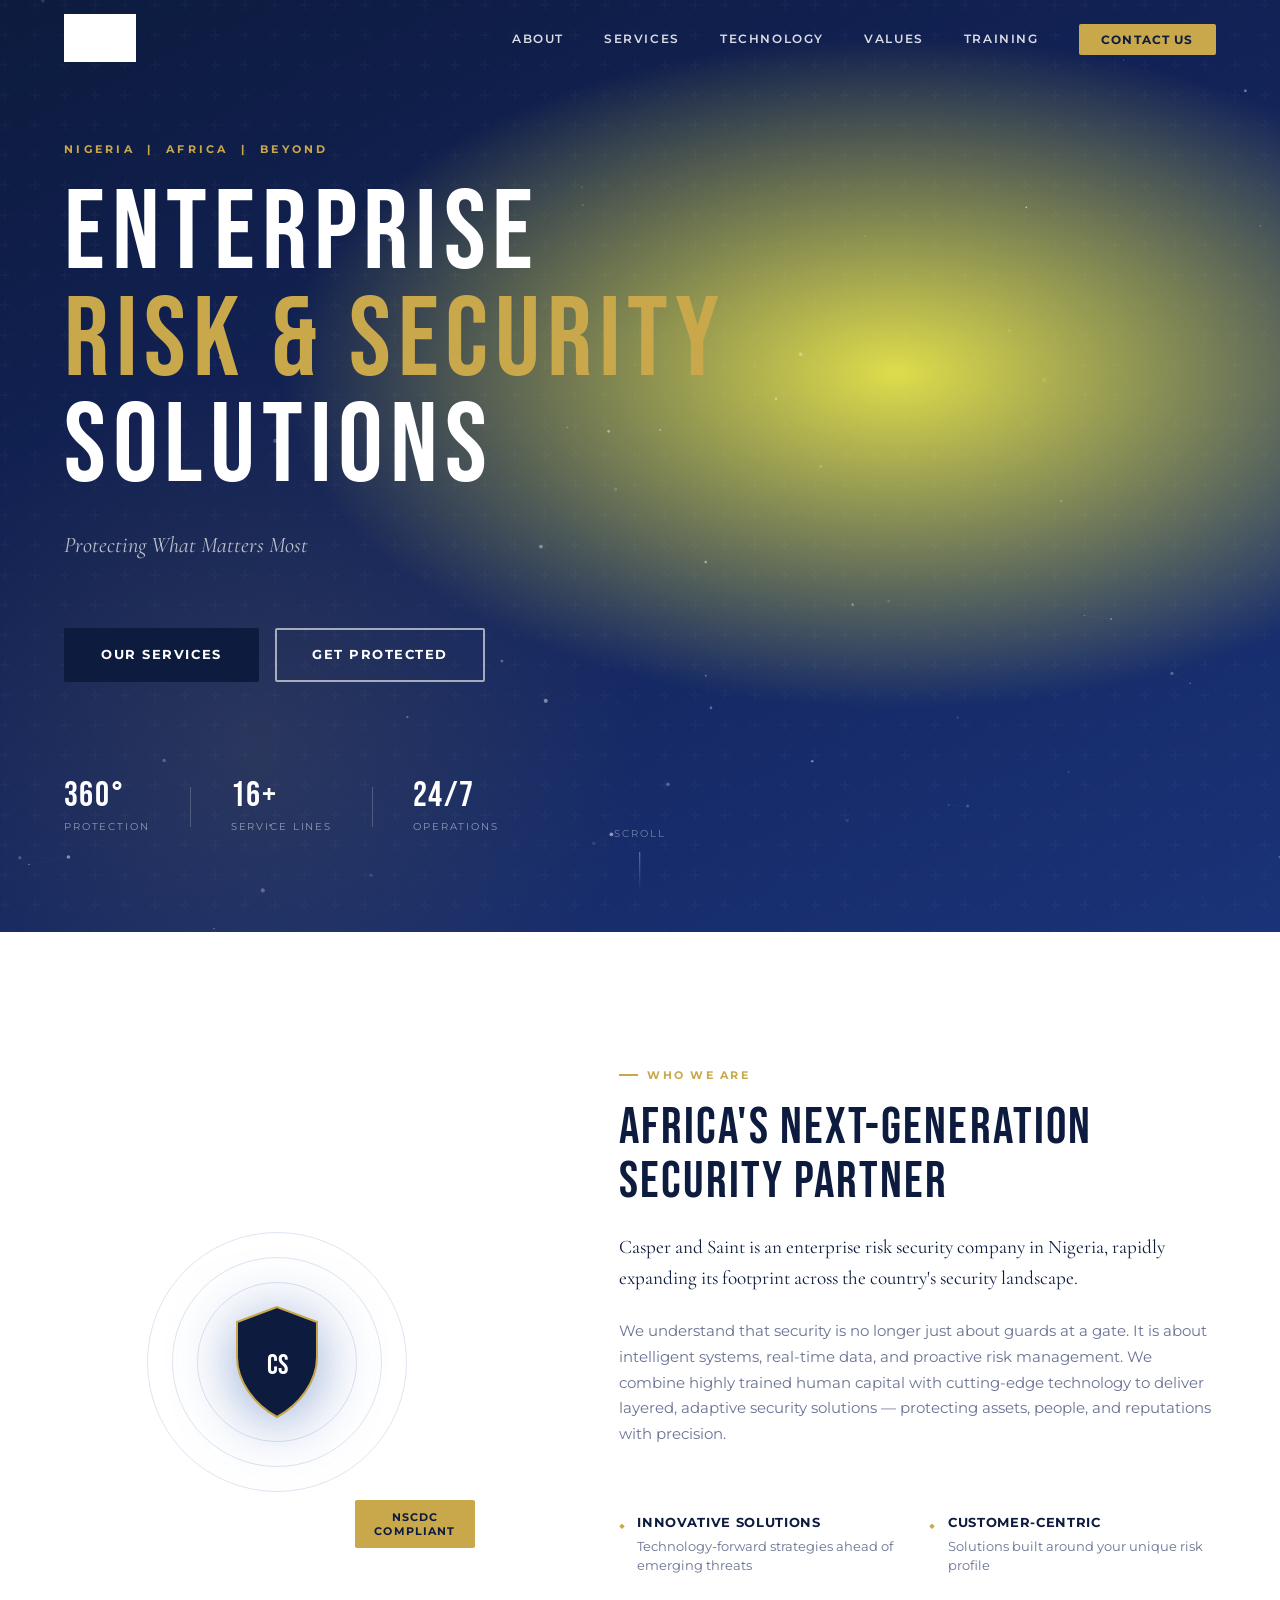
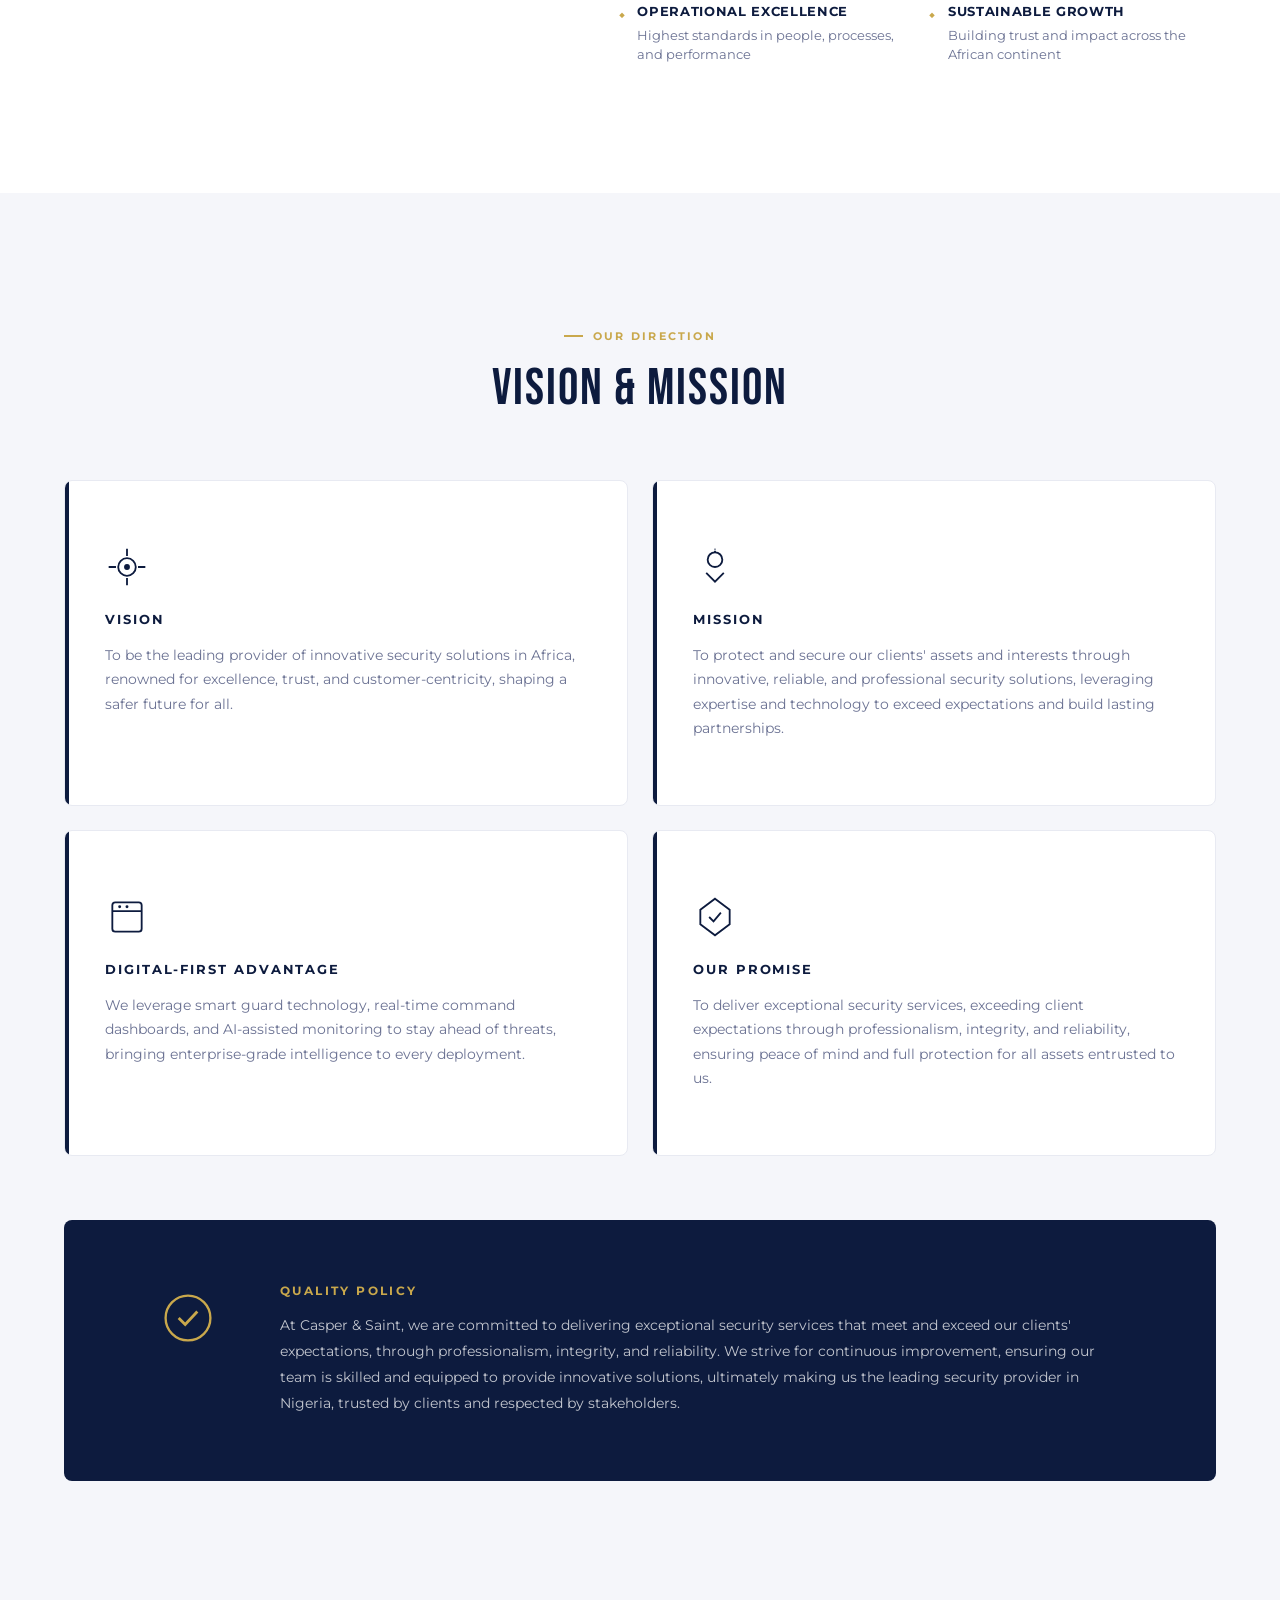
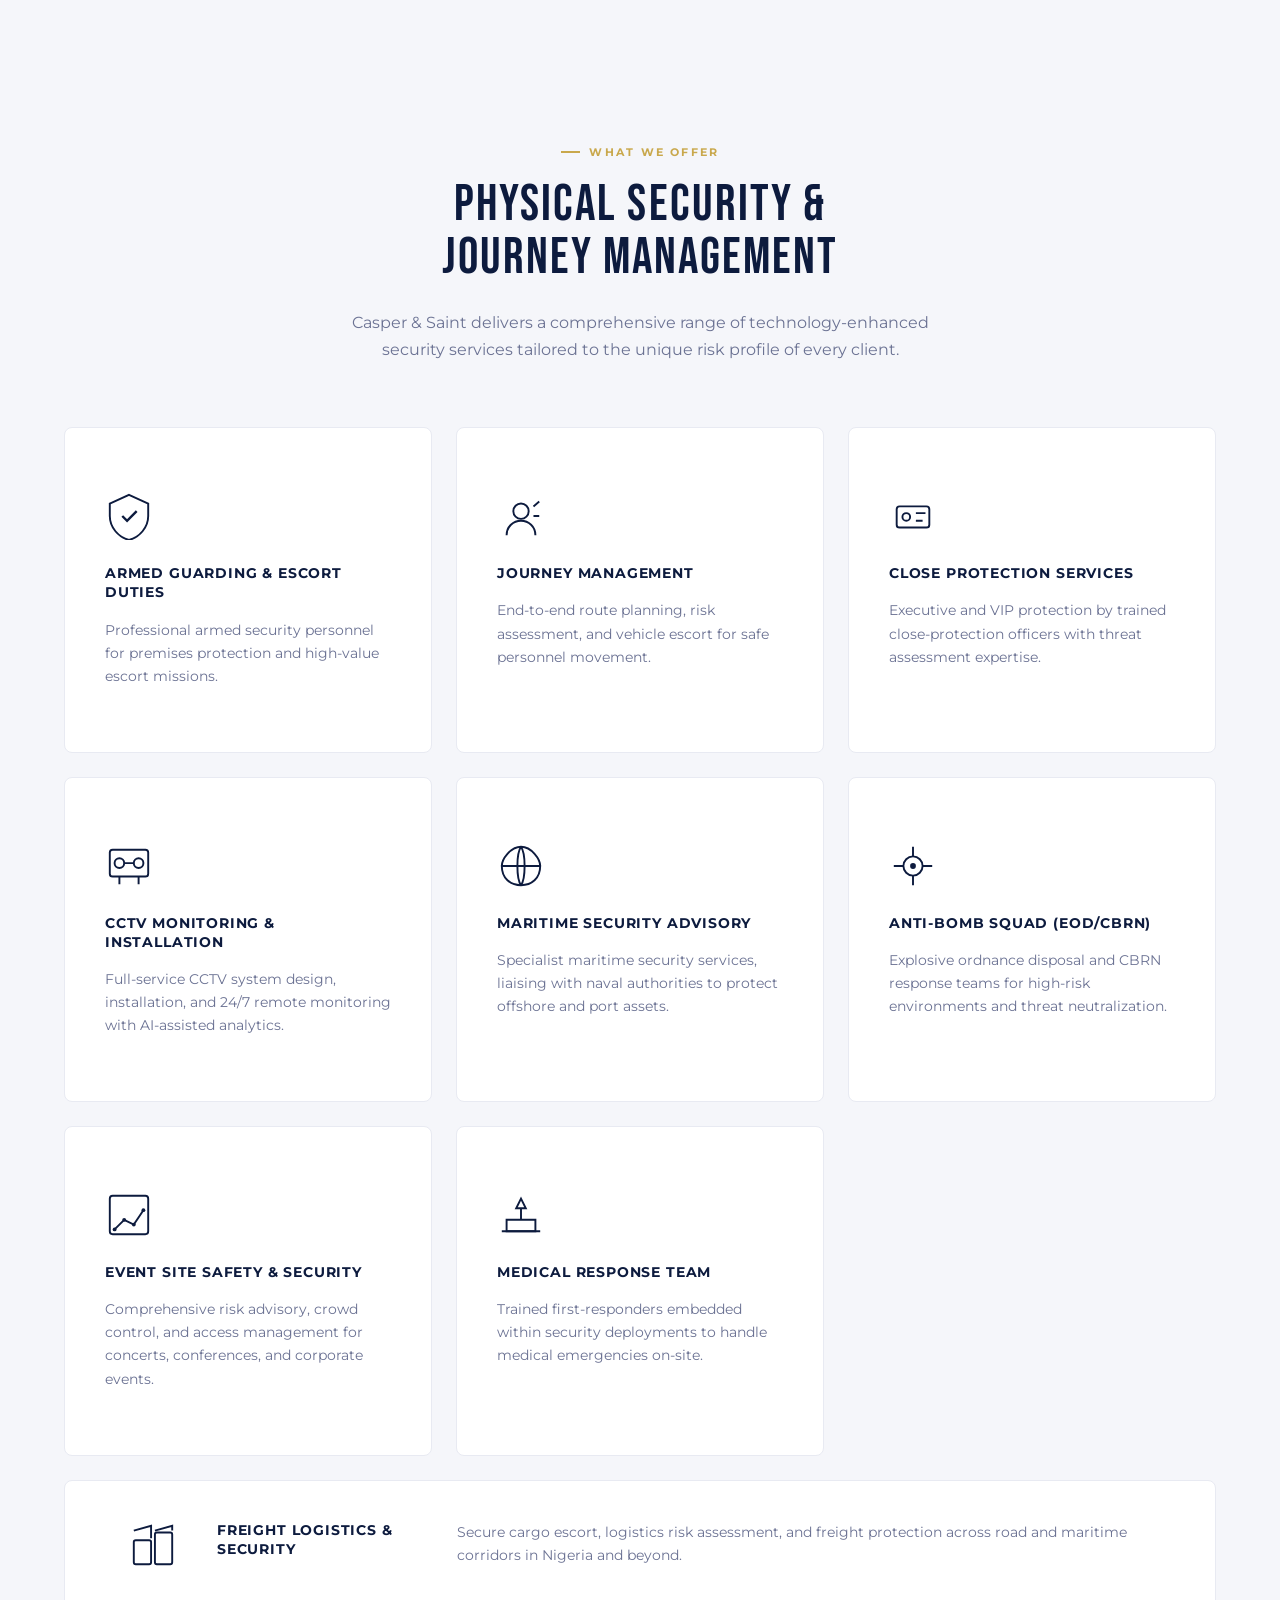
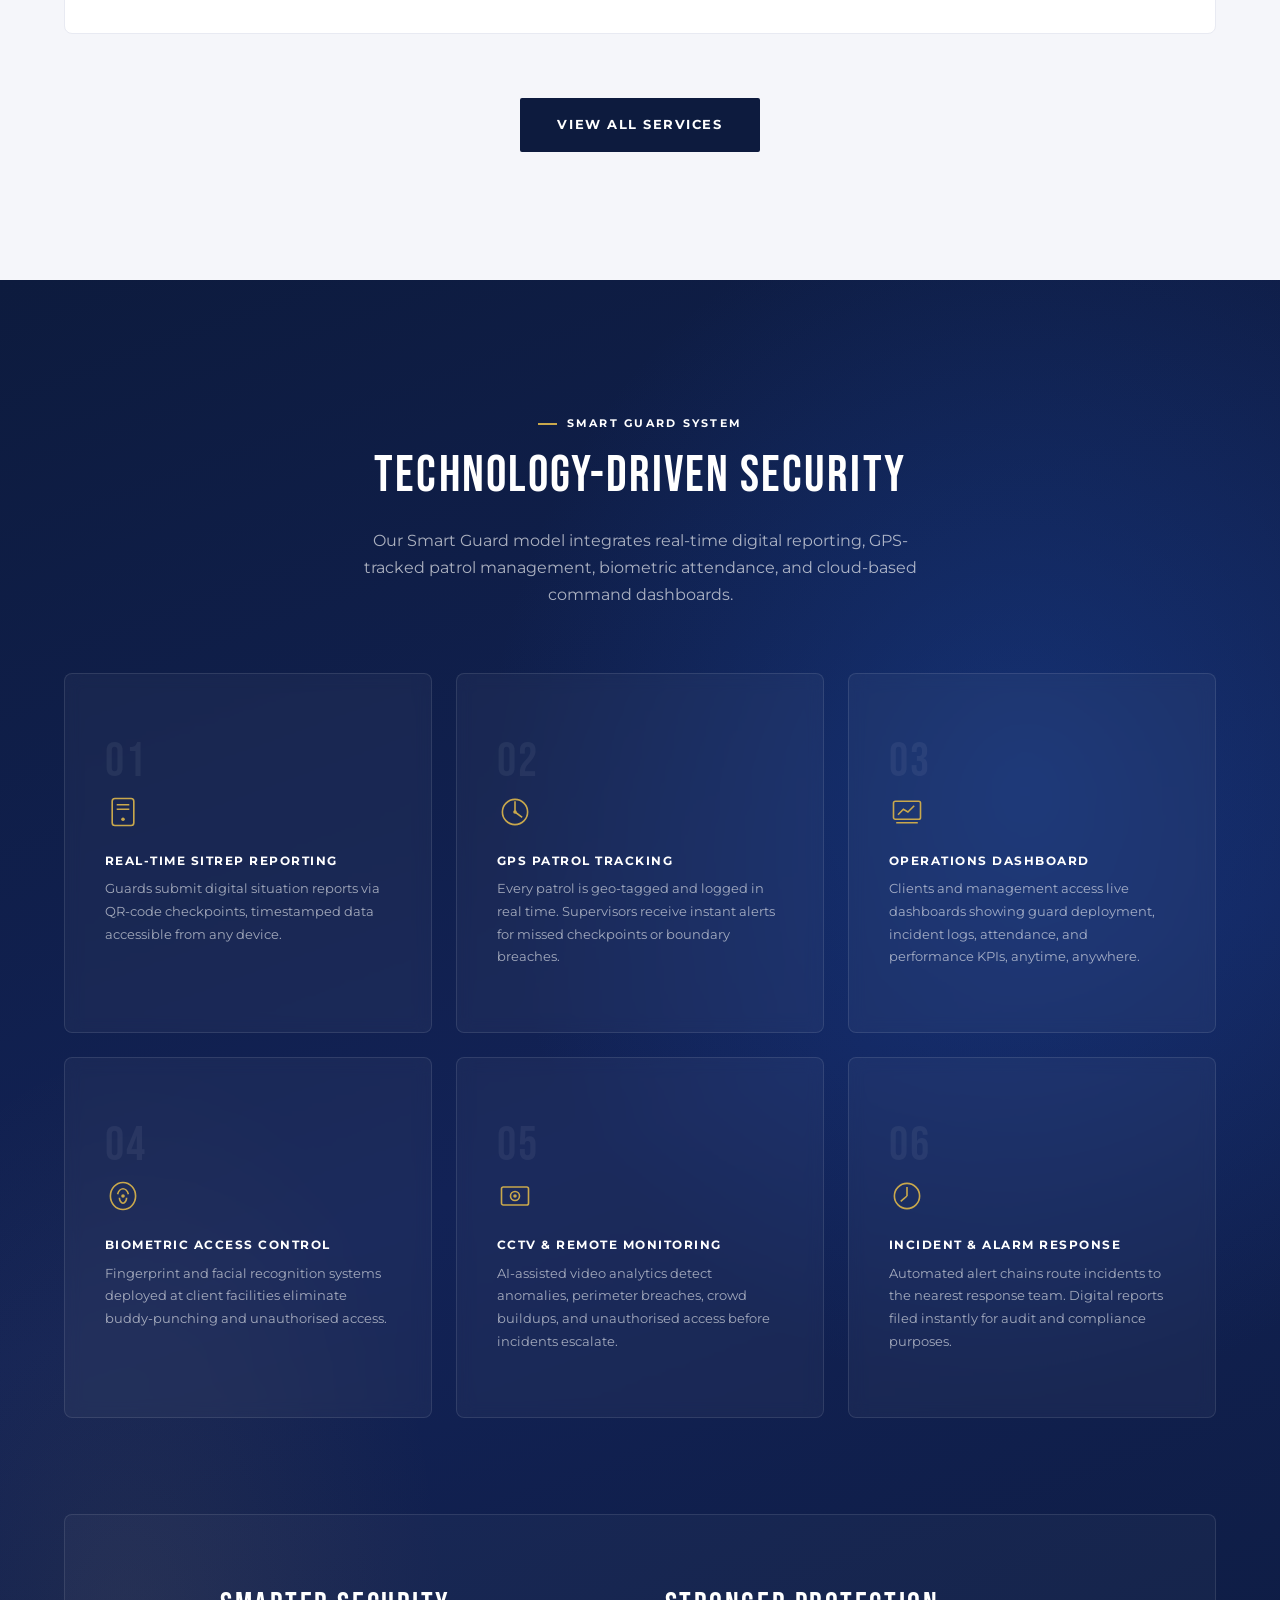
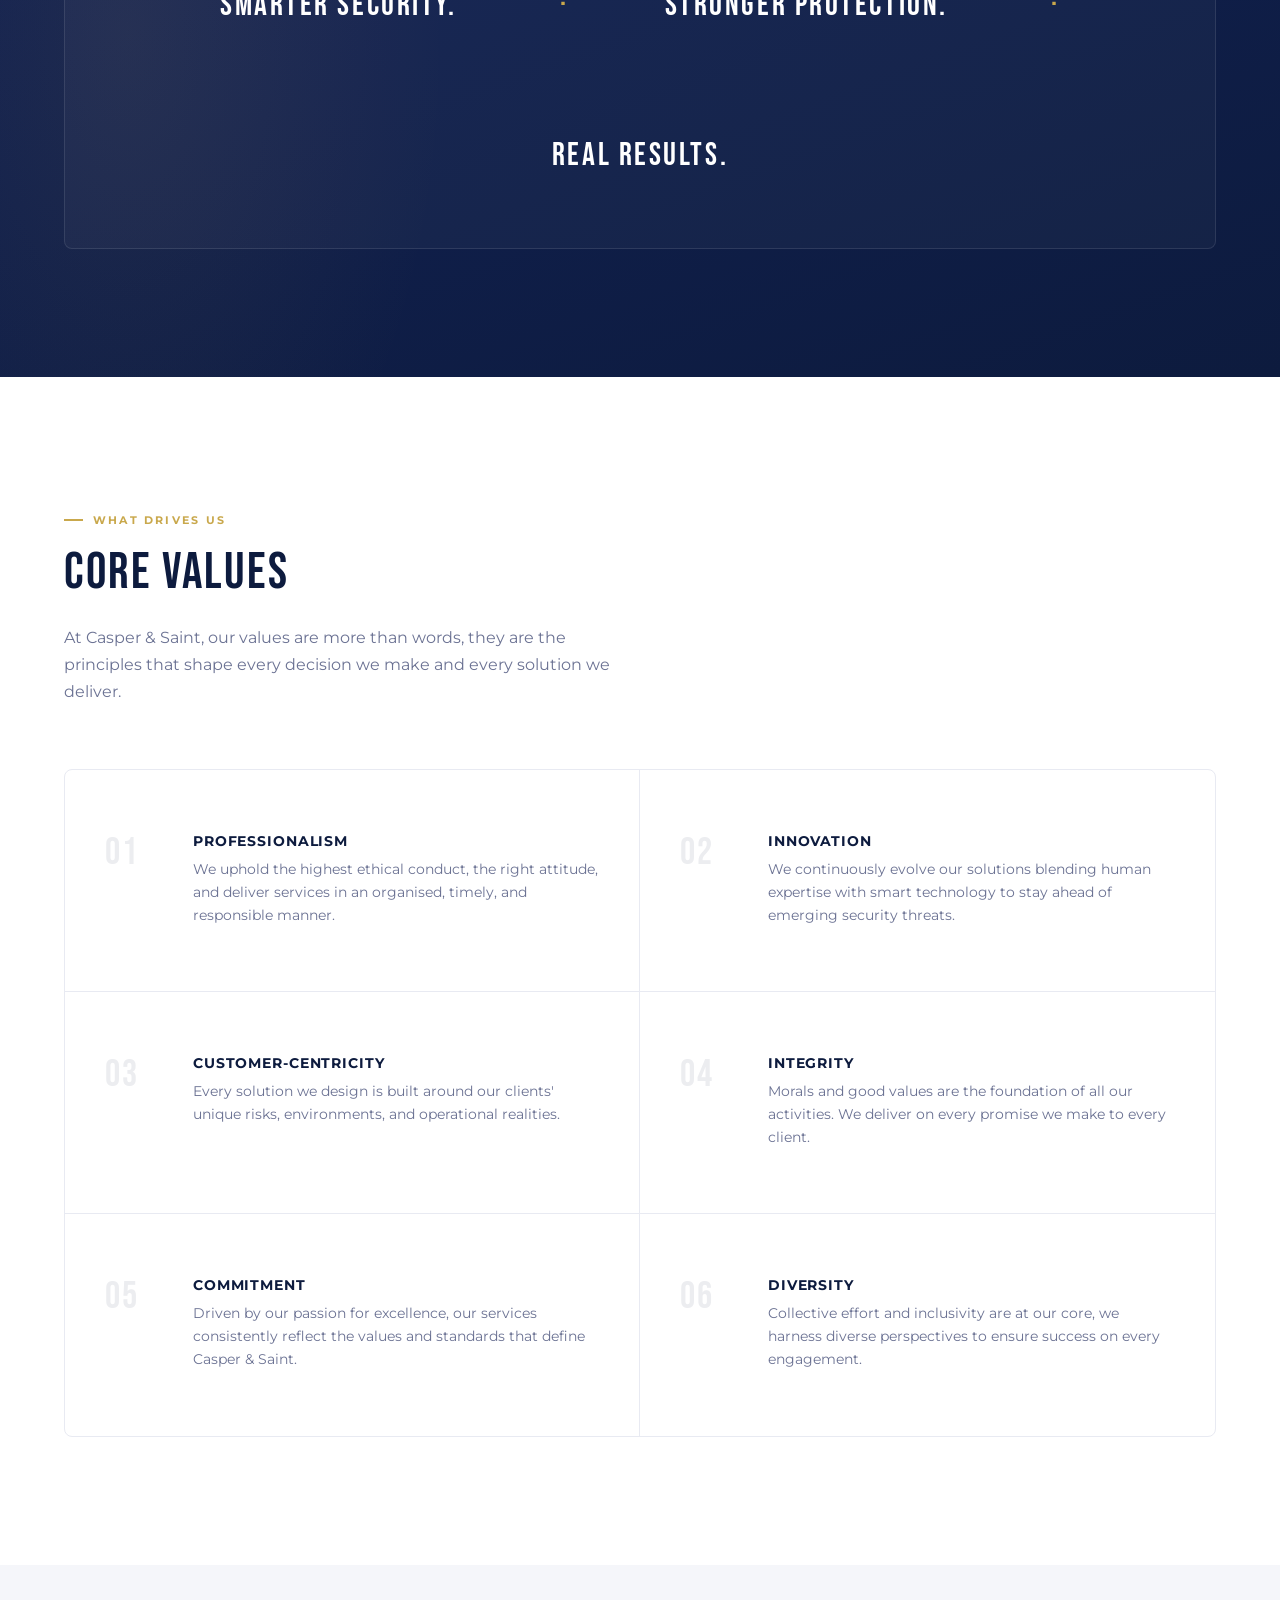
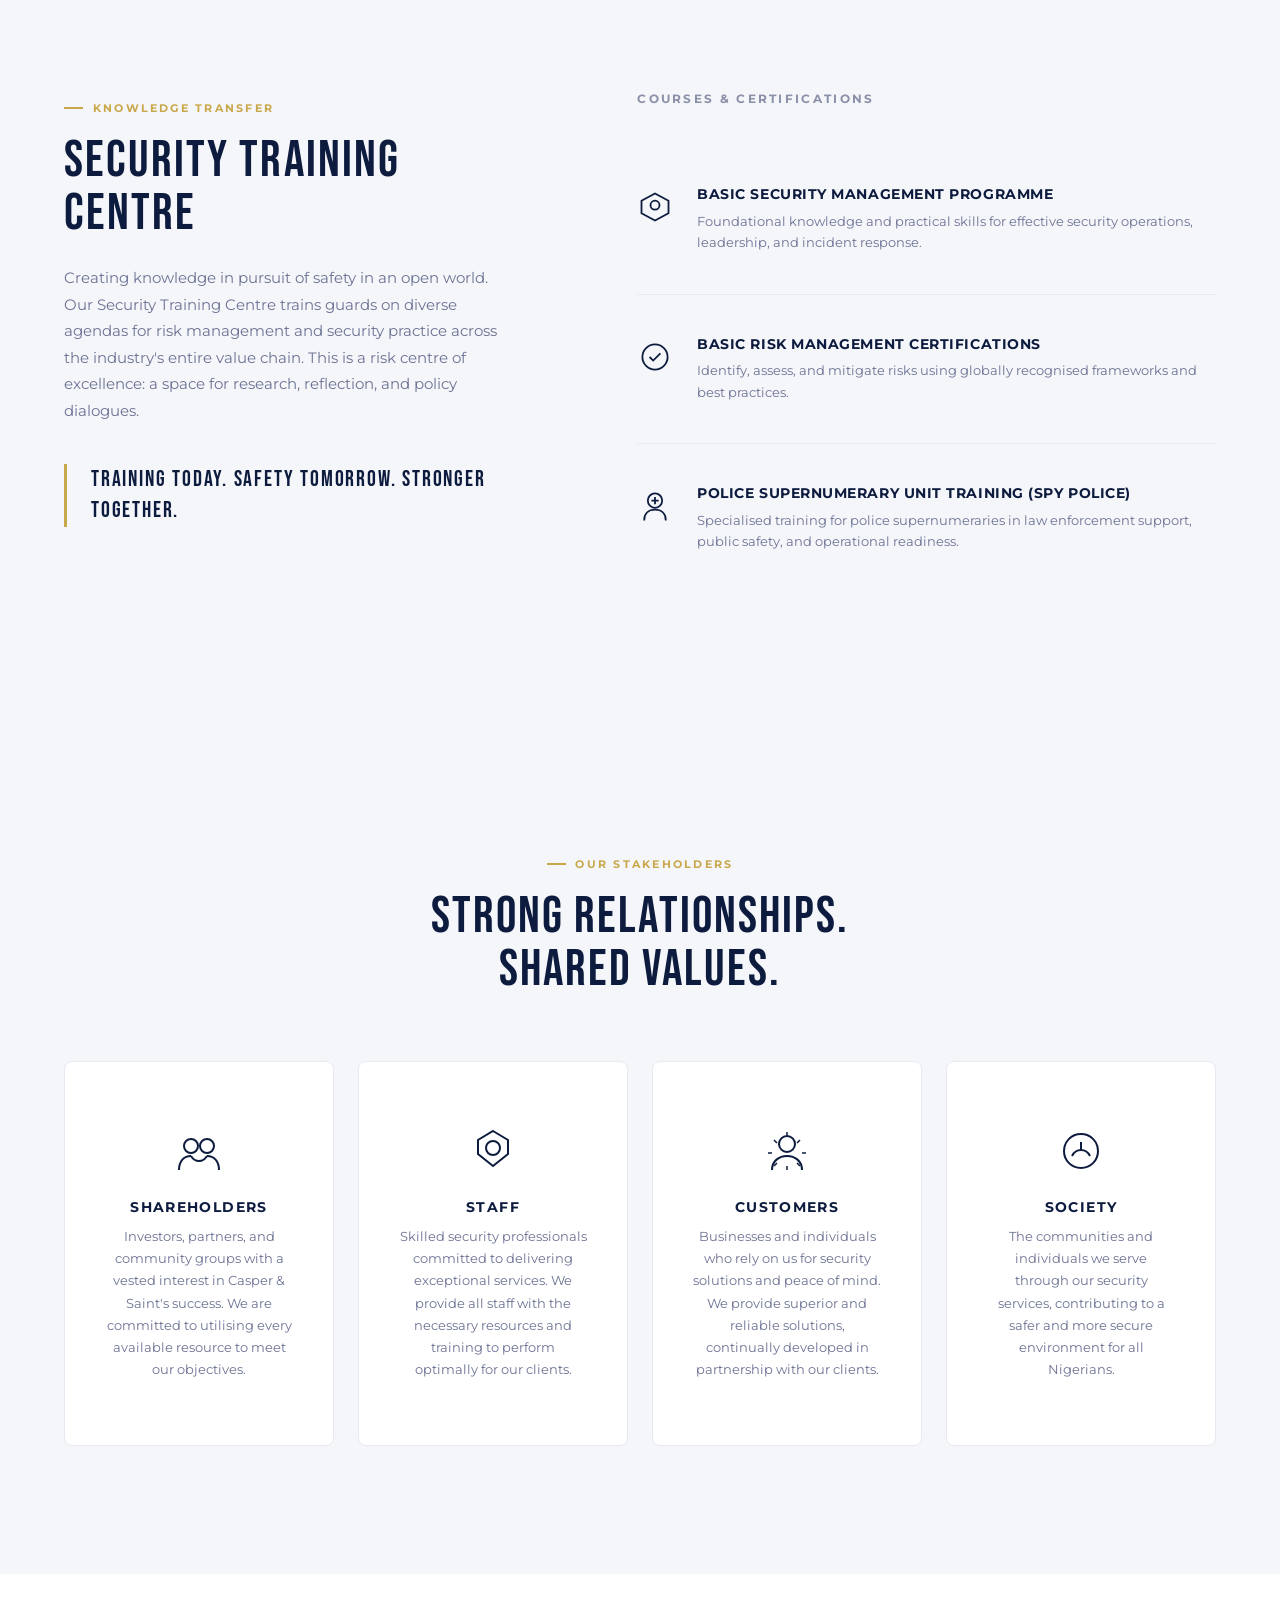
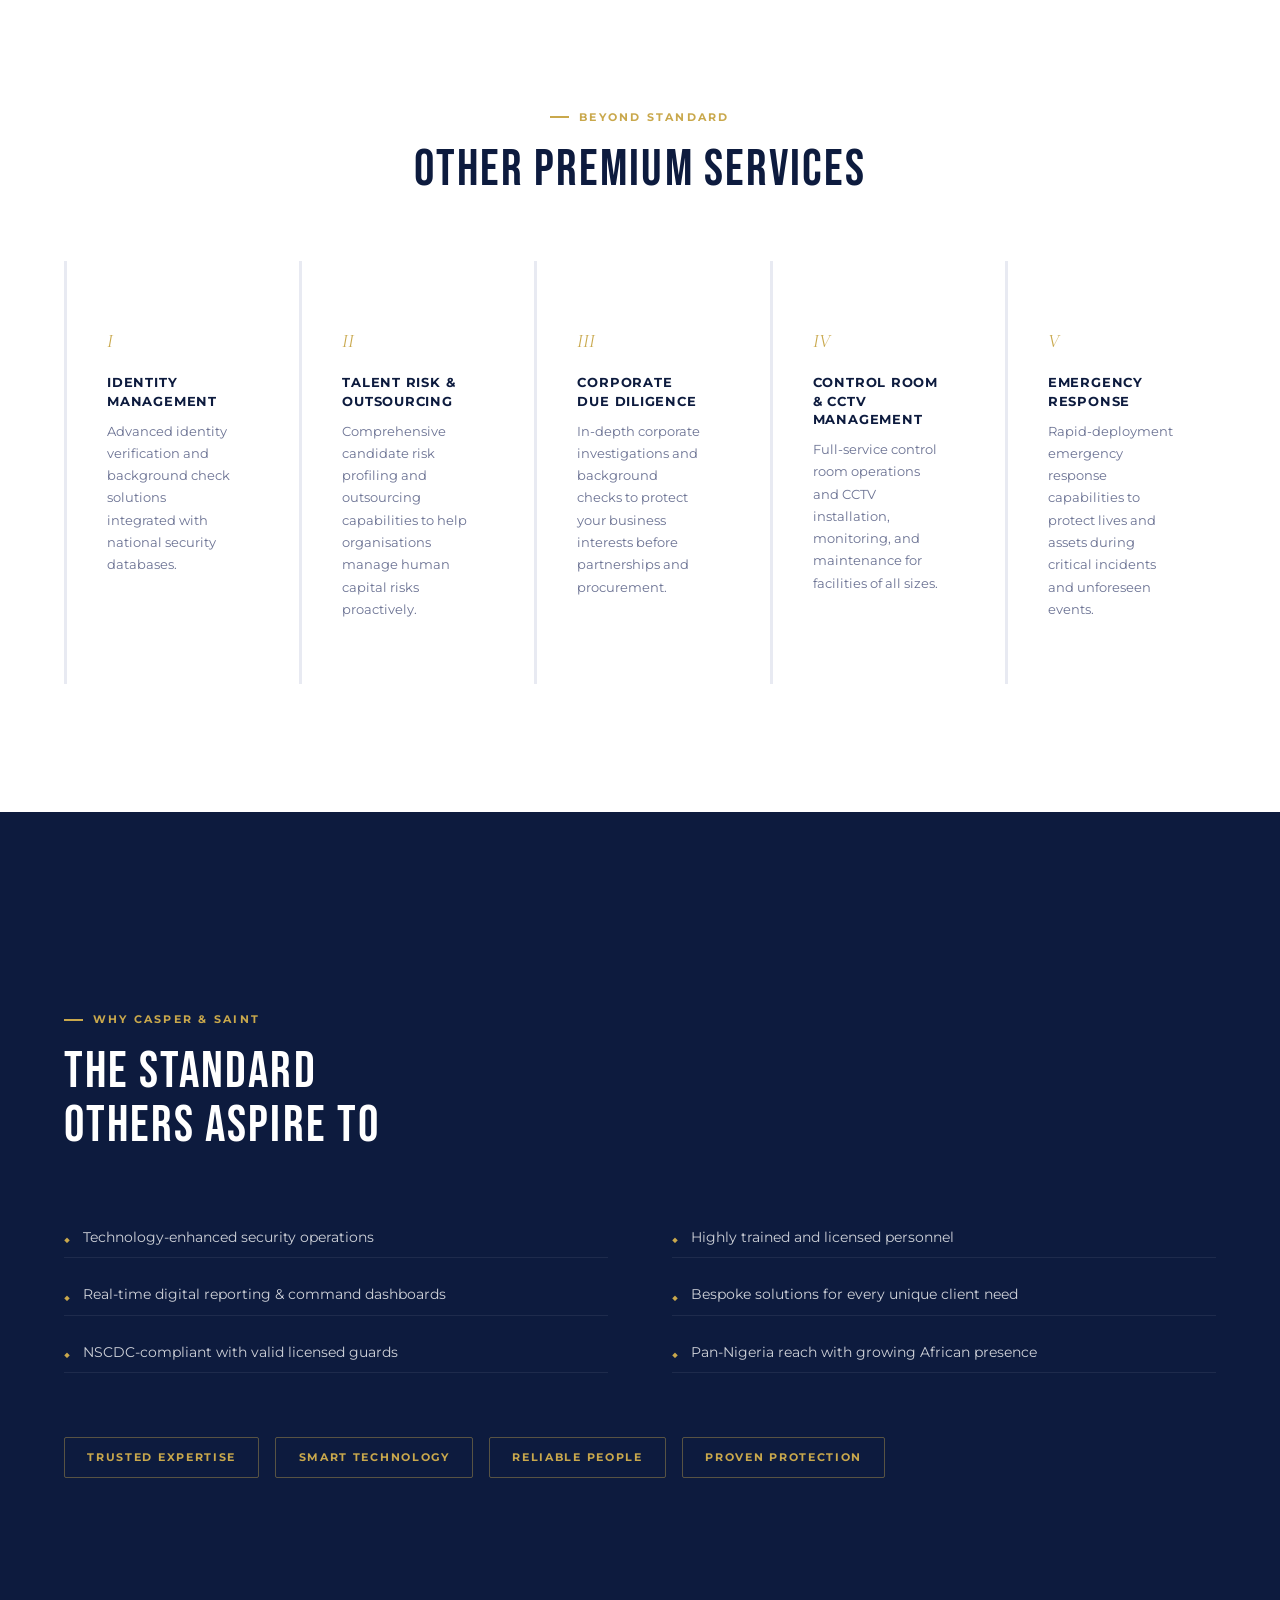
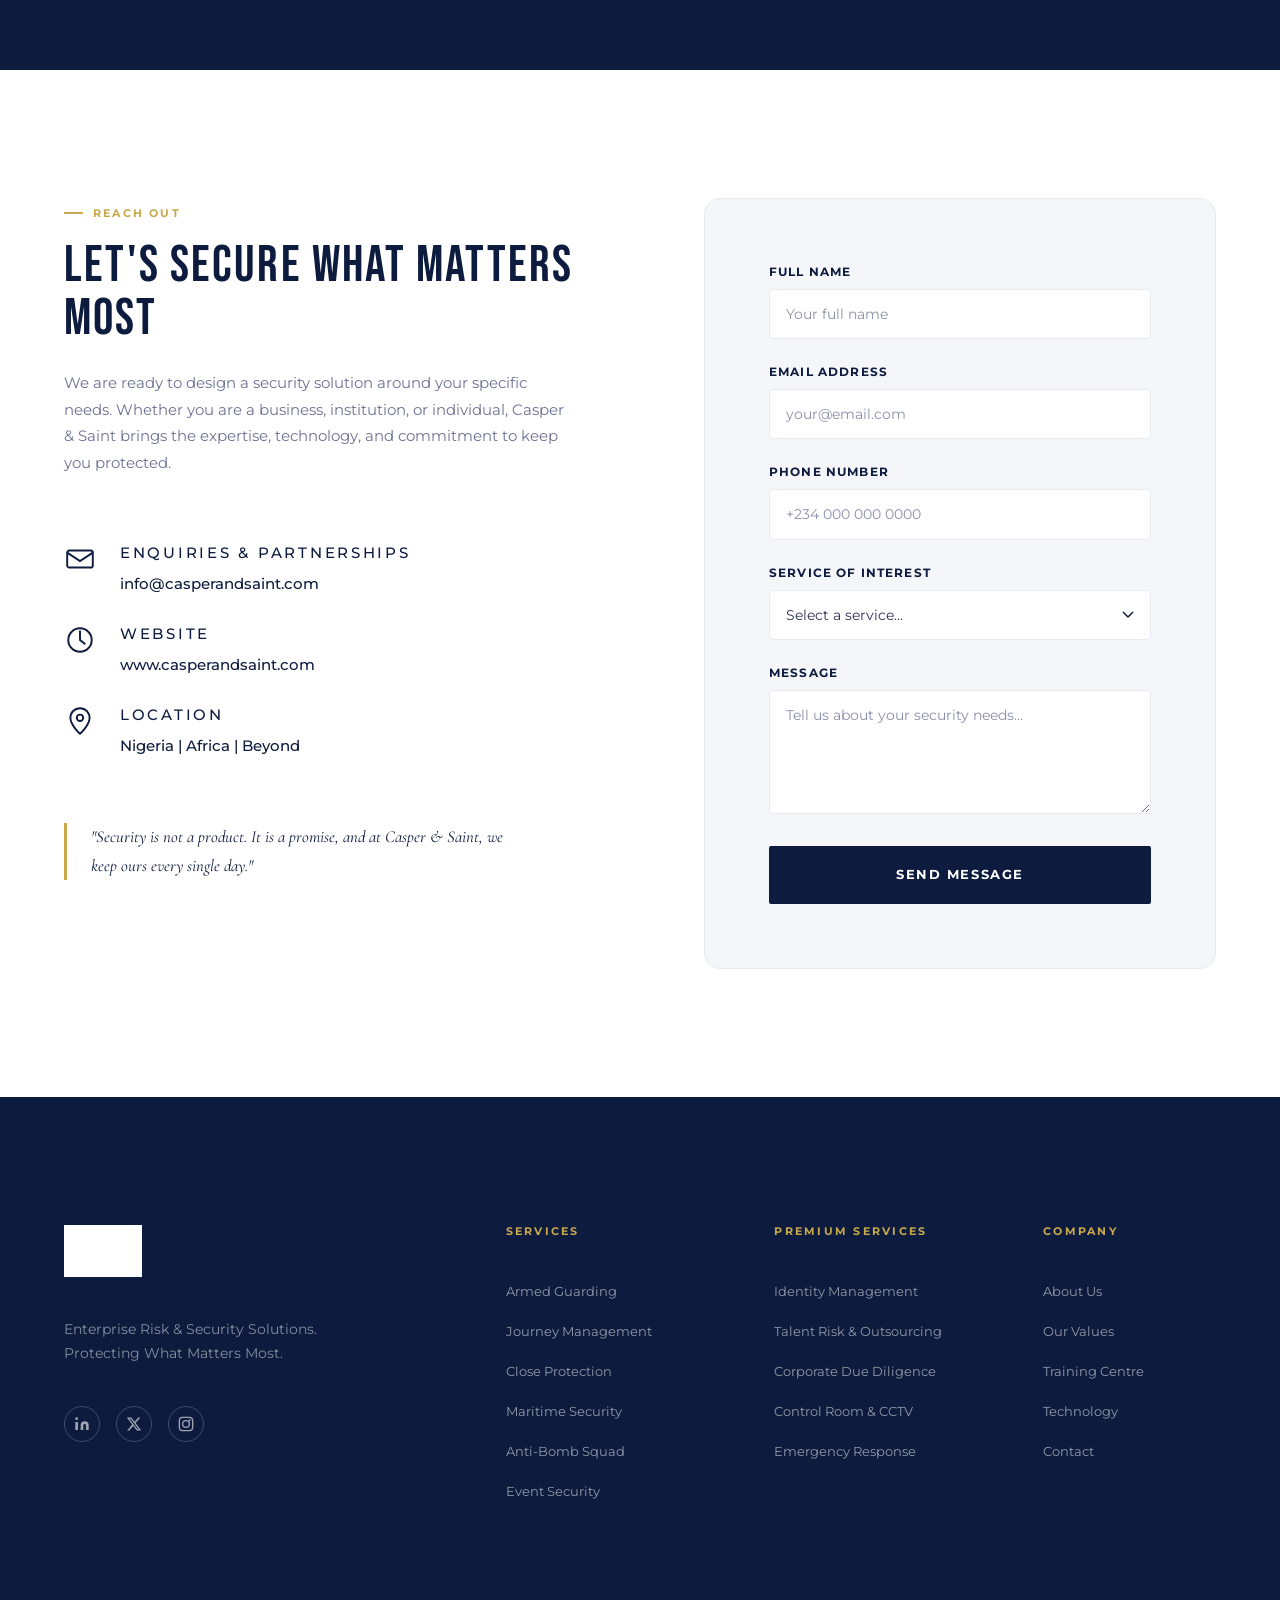
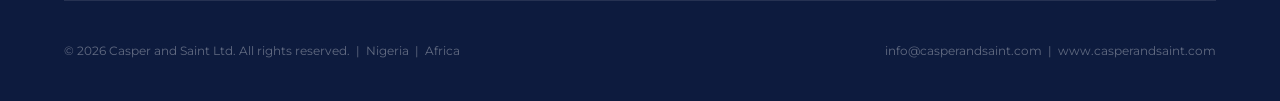
==== commit bb608c05: "edited the app" ====
--- a/casper-saint/index.html
+++ b/casper-saint/index.html
@@ -116,7 +116,7 @@
         <div class="about-content reveal">
           <div class="section-label">Who We Are</div>
           <h2 class="section-title">Africa's Next-Generation Security Partner</h2>
-          <p class="about-lead">Casper and Saint is a fast-growing enterprise risk security company in Nigeria, rapidly expanding its footprint across the country's security landscape.</p>
+          <p class="about-lead">Casper and Saint is an enterprise risk security company in Nigeria, rapidly expanding its footprint across the country's security landscape.</p>
           <p class="about-body">We understand that security is no longer just about guards at a gate. It is about intelligent systems, real-time data, and proactive risk management. We combine highly trained human capital with cutting-edge technology to deliver layered, adaptive security solutions — protecting assets, people, and reputations with precision.</p>
           <div class="about-pillars">
             <div class="pillar">
@@ -187,7 +187,7 @@
             <svg viewBox="0 0 60 60" fill="none"><path d="M30 5L50 20V40L30 55L10 40V20Z" stroke="currentColor" stroke-width="2.5" fill="none"/><polyline points="22,30 28,36 38,24" stroke="currentColor" stroke-width="2.5" fill="none"/></svg>
           </div>
           <h3>Our Promise</h3>
-          <p>To deliver exceptional security services, exceeding client expectations through professionalism, integrity, and reliability — ensuring peace of mind and full protection for all assets entrusted to us.</p>
+          <p>To deliver exceptional security services, exceeding client expectations through professionalism, integrity, and reliability, ensuring peace of mind and full protection for all assets entrusted to us.</p>
         </div>
       </div>
       <div class="quality-policy reveal">
@@ -196,7 +196,7 @@
         </div>
         <div class="qp-content">
           <h3>Quality Policy</h3>
-          <p>At Casper &amp; Saint, we are committed to delivering exceptional security services that meet and exceed our clients' expectations, through professionalism, integrity, and reliability. We strive for continuous improvement, ensuring our team is skilled and equipped to provide innovative solutions — ultimately making us the leading security provider in Nigeria, trusted by clients and respected by stakeholders.</p>
+          <p>At Casper &amp; Saint, we are committed to delivering exceptional security services that meet and exceed our clients' expectations, through professionalism, integrity, and reliability. We strive for continuous improvement, ensuring our team is skilled and equipped to provide innovative solutions, ultimately making us the leading security provider in Nigeria, trusted by clients and respected by stakeholders.</p>
         </div>
       </div>
     </div>
@@ -297,7 +297,7 @@
             <svg viewBox="0 0 40 40" fill="none"><rect x="8" y="5" width="24" height="30" rx="3" stroke="currentColor" stroke-width="1.8"/><line x1="13" y1="12" x2="27" y2="12" stroke="currentColor" stroke-width="1.8"/><line x1="13" y1="17" x2="27" y2="17" stroke="currentColor" stroke-width="1.8"/><circle cx="20" cy="28" r="2" fill="currentColor"/></svg>
           </div>
           <h4>Real-Time SITREP Reporting</h4>
-          <p>Guards submit digital situation reports via QR-code checkpoints — structured, timestamped data accessible from any device.</p>
+          <p>Guards submit digital situation reports via QR-code checkpoints, timestamped data accessible from any device.</p>
         </div>
         <div class="tech-item reveal" data-delay="1">
           <div class="tech-num">02</div>
@@ -313,7 +313,7 @@
             <svg viewBox="0 0 40 40" fill="none"><rect x="5" y="8" width="30" height="20" rx="2" stroke="currentColor" stroke-width="1.8"/><path d="M10 23L16 17L21 20L28 13" stroke="currentColor" stroke-width="1.8"/><path d="M8 32H32" stroke="currentColor" stroke-width="1.8"/></svg>
           </div>
           <h4>Operations Dashboard</h4>
-          <p>Clients and management access live dashboards showing guard deployment, incident logs, attendance, and performance KPIs — anytime, anywhere.</p>
+          <p>Clients and management access live dashboards showing guard deployment, incident logs, attendance, and performance KPIs, anytime, anywhere.</p>
         </div>
         <div class="tech-item reveal" data-delay="3">
           <div class="tech-num">04</div>
@@ -356,7 +356,7 @@
       <div class="section-header">
         <div class="section-label">What Drives Us</div>
         <h2 class="section-title">Core Values</h2>
-        <p class="section-desc">At Casper &amp; Saint, our values are more than words — they are the principles that shape every decision we make and every solution we deliver.</p>
+        <p class="section-desc">At Casper &amp; Saint, our values are more than words, they are the principles that shape every decision we make and every solution we deliver.</p>
       </div>
       <div class="values-list">
         <div class="value-item reveal" data-delay="0">
@@ -398,7 +398,7 @@
           <div class="vi-number">06</div>
           <div class="vi-content">
             <h4>Diversity</h4>
-            <p>Collective effort and inclusivity are at our core — we harness diverse perspectives to ensure success on every engagement.</p>
+            <p>Collective effort and inclusivity are at our core, we harness diverse perspectives to ensure success on every engagement.</p>
           </div>
         </div>
       </div>
@@ -565,7 +565,7 @@
               </div>
               <div>
                 <span class="cd-label">Enquiries &amp; Partnerships</span>
-                <a href="mailto:info@casperandsaints.com">info@casperandsaints.com</a>
+                <a href="mailto:info@casperandsaint.com">info@casperandsaint.com</a>
               </div>
             </div>
             <div class="contact-detail">
@@ -574,7 +574,7 @@
               </div>
               <div>
                 <span class="cd-label">Website</span>
-                <a href="https://www.casperandsaints.com" target="_blank" rel="noopener noreferrer">www.casperandsaints.com</a>
+                <a href="https://www.casperandsaint.com" target="_blank" rel="noopener noreferrer">www.casperandsaint.com</a>
               </div>
             </div>
             <div class="contact-detail">
@@ -687,7 +687,7 @@
       </div>
       <div class="footer-bottom">
         <p>&copy; <span id="footerYear"></span> Casper and Saint Ltd. All rights reserved. &nbsp;|&nbsp; Nigeria &nbsp;|&nbsp; Africa</p>
-        <p>info@casperandsaints.com &nbsp;|&nbsp; www.casperandsaints.com</p>
+        <p>info@casperandsaint.com &nbsp;|&nbsp; www.casperandsaint.com</p>
       </div>
     </div>
   </footer>
